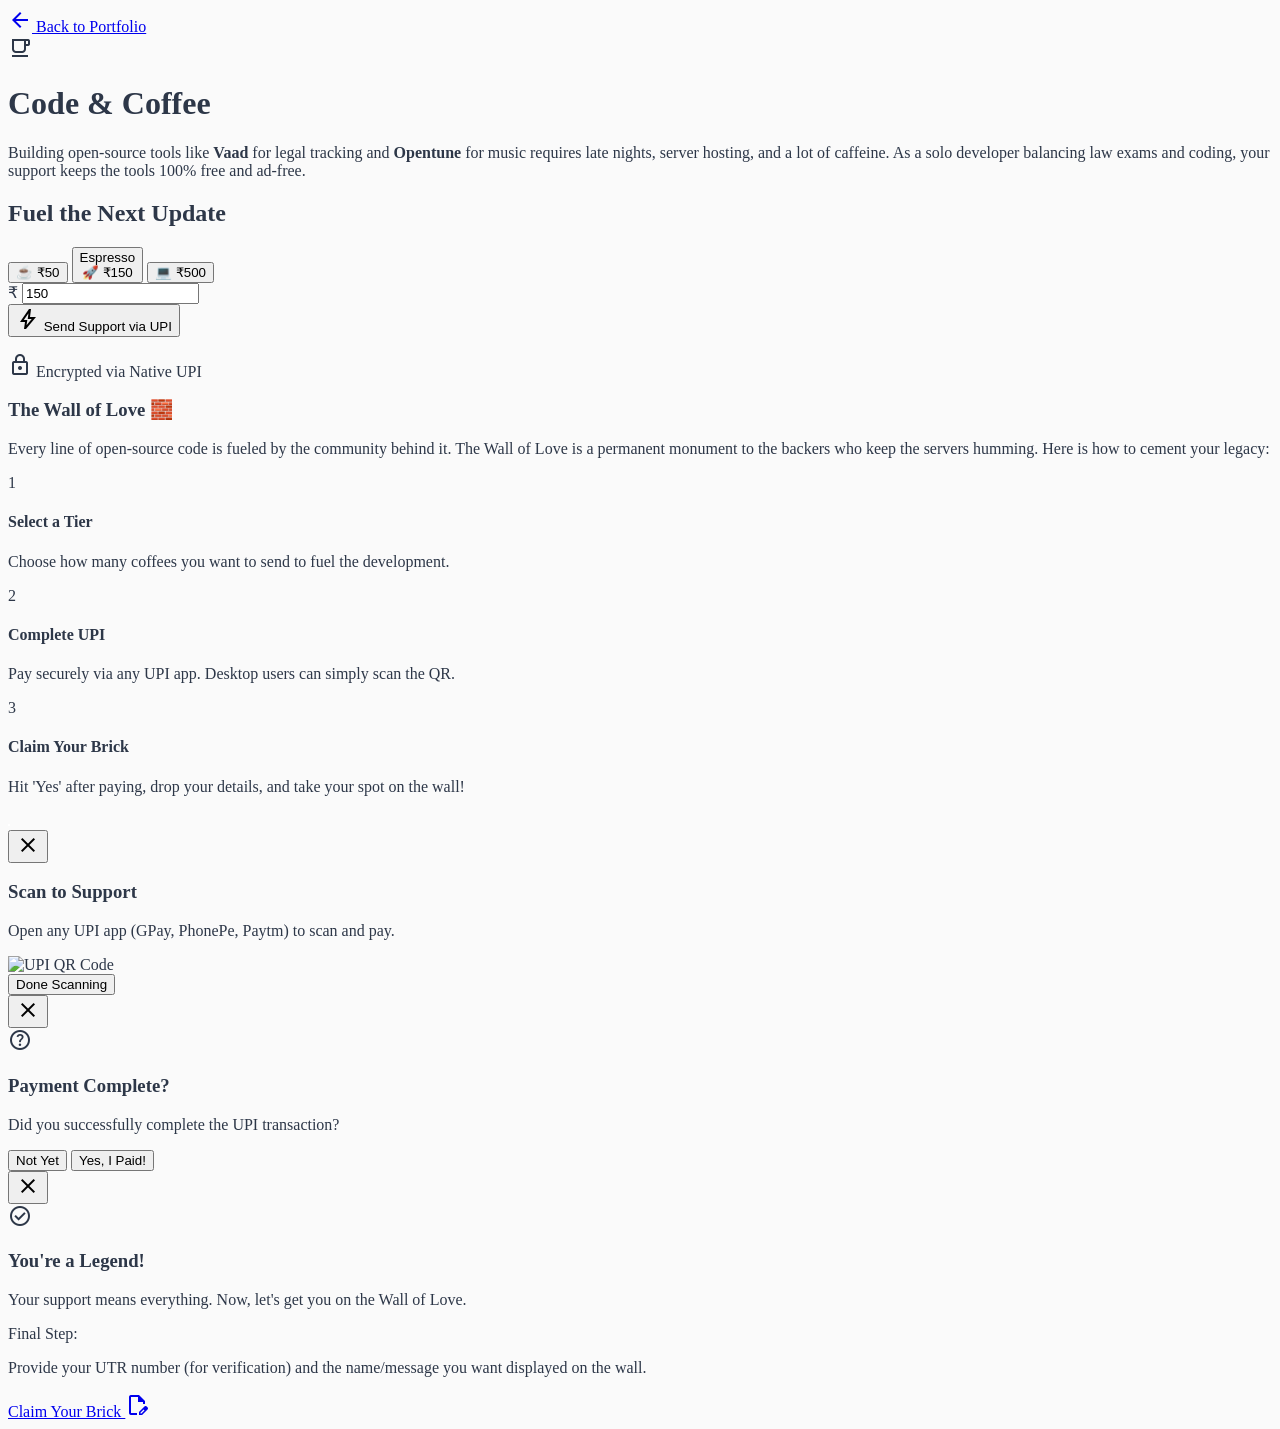
==== support.html @ 6a75b823 "Update support.html" ====
<!DOCTYPE html>
<html lang="en">
<head>
    <meta charset="UTF-8">
    <meta name="viewport" content="width=device-width, initial-scale=1.0">
    <title>Support Gaurav | Code & Coffee India</title>
    <script src="https://cdn.tailwindcss.com"></script>
    <link href="https://fonts.googleapis.com/css2?family=Outfit:wght@300;400;600;800&display=swap" rel="stylesheet">
    <link href="https://fonts.googleapis.com/css2?family=Material+Symbols+Outlined:opsz,wght,FILL,GRAD@20..48,100..700,0..1,-50..200" rel="stylesheet" />

    <script>
        tailwind.config = {
            theme: {
                extend: {
                    fontFamily: { sans: ['Outfit', 'sans-serif'] },
                    colors: {
                        coffeeLight: '#F5E6D3',
                        coffeeMedium: '#C19A6B',
                        coffeeDark: '#4A3018',
                        accentBrand: '#FF5A5F'
                    },
                    animation: {
                        'scroll-left': 'scrollLeft 30s linear infinite',
                    },
                    keyframes: {
                        scrollLeft: {
                            '0%': { transform: 'translateX(0)' },
                            '100%': { transform: 'translateX(-50%)' },
                        }
                    }
                }
            }
        }
    </script>
    <style>
        body { background-color: #FAFAFA; color: #2D3748; }
        .glass-card { background: rgba(255, 255, 255, 0.9); backdrop-filter: blur(10px); border: 1px solid rgba(255, 255, 255, 0.2); }
        .hide-scrollbar::-webkit-scrollbar { display: none; }
        .hide-scrollbar { -ms-overflow-style: none; scrollbar-width: none; }
        .marquee-container { overflow: hidden; white-space: nowrap; width: 100%; position: relative; }
        .marquee-content { display: inline-flex; gap: 1.5rem; padding-right: 1.5rem; }
    </style>
</head>
<body class="antialiased min-h-screen flex flex-col items-center pt-6 pb-24 px-4 overflow-x-hidden">

    <nav class="w-full max-w-4xl flex justify-between items-center mb-8">
        <a href="/" class="flex items-center gap-2 text-gray-500 hover:text-coffeeDark font-medium transition-colors">
            <span class="material-symbols-outlined">arrow_back</span>
            Back to Portfolio
        </a>
    </nav>

    <header class="max-w-3xl w-full text-center mb-10">
        <div class="inline-flex items-center justify-center w-20 h-20 rounded-full bg-coffeeLight text-coffeeDark mb-6 shadow-lg border border-coffeeMedium/30">
            <span class="material-symbols-outlined text-4xl">local_cafe</span>
        </div>
        <h1 class="text-4xl md:text-6xl font-extrabold mb-4 text-coffeeDark tracking-tight">Code & Coffee</h1>
        <p class="text-lg text-gray-600 leading-relaxed max-w-2xl mx-auto font-medium">
            Building open-source tools like <strong>Vaad</strong> for legal tracking and <strong>Opentune</strong> for music requires late nights, server hosting, and a lot of caffeine. As a solo developer balancing law exams and coding, your support keeps the tools 100% free and ad-free.
        </p>
    </header>

    <main class="max-w-md w-full bg-white shadow-2xl rounded-[32px] p-8 mb-16 border border-gray-100 relative z-10">
        <h2 class="text-2xl font-bold mb-6 text-center text-coffeeDark">Fuel the Next Update</h2>
        
        <div class="grid grid-cols-3 gap-3 mb-6">
            <button onclick="setAmount(50, this)" class="tier-btn border-2 border-gray-200 hover:border-coffeeMedium rounded-2xl py-4 font-bold transition flex flex-col items-center">
                <span class="text-2xl mb-1">☕</span> ₹50
            </button>
            <button onclick="setAmount(150, this)" class="tier-btn border-2 border-coffeeMedium bg-coffeeLight/30 text-coffeeDark rounded-2xl py-4 font-bold transition flex flex-col items-center relative">
                <div class="absolute -top-3 bg-accentBrand text-white text-[10px] font-bold px-3 py-1 rounded-full uppercase tracking-wider shadow-md">Espresso</div>
                <span class="text-2xl mb-1">🚀</span> ₹150
            </button>
            <button onclick="setAmount(500, this)" class="tier-btn border-2 border-gray-200 hover:border-coffeeMedium rounded-2xl py-4 font-bold transition flex flex-col items-center">
                <span class="text-2xl mb-1">💻</span> ₹500
            </button>
        </div>

        <div class="relative mb-8">
            <span class="absolute left-5 top-3.5 text-gray-400 font-bold text-xl">₹</span>
            <input type="number" id="customAmount" value="150" class="w-full bg-gray-50 border-2 border-gray-100 focus:border-coffeeMedium outline-none px-10 py-4 rounded-xl text-xl font-bold transition text-coffeeDark" placeholder="Custom Amount">
        </div>

        <button onclick="processPayment()" class="w-full bg-coffeeDark hover:bg-[#321f0f] text-white font-bold py-4 rounded-xl flex justify-center items-center gap-2 transition-transform transform hover:-translate-y-1 shadow-[0_10px_20px_rgba(74,48,24,0.2)] text-lg">
            <span class="material-symbols-outlined">bolt</span>
            Send Support via UPI
        </button>
        <p class="text-xs text-center text-gray-400 mt-4 font-medium flex items-center justify-center gap-1">
            <span class="material-symbols-outlined text-[14px]">lock</span> Encrypted via Native UPI 
        </p>
    </main>

    <section class="max-w-3xl w-full text-center mb-10 px-4">
        <h3 class="text-3xl font-bold text-coffeeDark mb-4">The Wall of Love 🧱</h3>
        <p class="text-gray-600 mb-6">Every line of open-source code is fueled by the community behind it. The Wall of Love is a permanent monument to the backers who keep the servers humming. Here is how to cement your legacy:</p>
        
        <div class="grid grid-cols-1 md:grid-cols-3 gap-6 text-left max-w-2xl mx-auto">
            <div class="bg-white p-5 rounded-2xl shadow-sm border border-gray-100">
                <div class="w-8 h-8 rounded-full bg-coffeeLight text-coffeeDark flex items-center justify-center font-bold mb-3">1</div>
                <h4 class="font-bold text-gray-800">Select a Tier</h4>
                <p class="text-xs text-gray-500 mt-1">Choose how many coffees you want to send to fuel the development.</p>
            </div>
            <div class="bg-white p-5 rounded-2xl shadow-sm border border-gray-100">
                <div class="w-8 h-8 rounded-full bg-coffeeLight text-coffeeDark flex items-center justify-center font-bold mb-3">2</div>
                <h4 class="font-bold text-gray-800">Complete UPI</h4>
                <p class="text-xs text-gray-500 mt-1">Pay securely via any UPI app. Desktop users can simply scan the QR.</p>
            </div>
            <div class="bg-white p-5 rounded-2xl shadow-sm border border-gray-100">
                <div class="w-8 h-8 rounded-full bg-coffeeLight text-coffeeDark flex items-center justify-center font-bold mb-3">3</div>
                <h4 class="font-bold text-gray-800">Claim Your Brick</h4>
                <p class="text-xs text-gray-500 mt-1">Hit 'Yes' after paying, drop your details, and take your spot on the wall!</p>
            </div>
        </div>
    </section>

    <section class="w-full max-w-[100vw] mb-12 mt-12">
        <div class="marquee-container py-4">
            <div id="marqueeContentContainer" class="marquee-content animate-scroll-left">
                <div class="flex gap-6 pl-6 opacity-50">
                    <div class="glass-card shadow-sm rounded-2xl p-4 flex items-center gap-4 w-[300px] flex-shrink-0 border border-gray-200">
                        <div class="w-14 h-14 rounded-full bg-gray-200 animate-pulse"></div>
                        <div class="flex-1 space-y-2">
                            <div class="h-4 bg-gray-200 rounded animate-pulse w-3/4"></div>
                            <div class="h-3 bg-gray-200 rounded animate-pulse w-full"></div>
                        </div>
                    </div>
                </div>
            </div>
        </div>
    </section>

    <div id="desktopModal" class="fixed inset-0 bg-black/60 backdrop-blur-sm z-50 hidden flex items-center justify-center px-4">
        <div class="bg-white rounded-3xl p-8 max-w-sm w-full text-center shadow-2xl relative">
            <button onclick="closeModals()" class="absolute top-4 right-4 text-gray-400 hover:text-gray-800">
                <span class="material-symbols-outlined">close</span>
            </button>
            <h3 class="text-2xl font-bold text-coffeeDark mb-2">Scan to Support</h3>
            <p class="text-sm text-gray-500 mb-6">Open any UPI app (GPay, PhonePe, Paytm) to scan and pay.</p>
            
            <div class="bg-gray-50 p-4 rounded-2xl border border-gray-200 inline-block mb-6">
                <img id="qrCodeImage" src="" alt="UPI QR Code" class="w-48 h-48 mx-auto mix-blend-multiply">
            </div>
            
            <button onclick="showConfirmationStep()" class="w-full bg-coffeeMedium hover:bg-coffeeDark text-white font-bold py-3 rounded-xl transition">
                Done Scanning
            </button>
        </div>
    </div>

    <div id="confirmationModal" class="fixed inset-0 bg-black/60 backdrop-blur-sm z-50 hidden flex items-center justify-center px-4">
        <div class="bg-white rounded-3xl p-8 max-w-sm w-full text-center shadow-2xl relative">
            <button onclick="closeModals()" class="absolute top-4 right-4 text-gray-400 hover:text-gray-800">
                <span class="material-symbols-outlined">close</span>
            </button>
            <div class="w-16 h-16 bg-blue-50 text-blue-500 rounded-full flex items-center justify-center mx-auto mb-4">
                <span class="material-symbols-outlined text-3xl">help_outline</span>
            </div>
            <h3 class="text-2xl font-bold text-coffeeDark mb-2">Payment Complete?</h3>
            <p class="text-gray-600 mb-6 text-sm">Did you successfully complete the UPI transaction?</p>
            
            <div class="flex gap-3">
                <button onclick="closeModals()" class="flex-1 bg-gray-100 hover:bg-gray-200 text-gray-700 font-bold py-3 rounded-xl transition">
                    Not Yet
                </button>
                <button onclick="triggerVerificationStep()" class="flex-1 bg-green-500 hover:bg-green-600 text-white font-bold py-3 rounded-xl transition shadow-lg">
                    Yes, I Paid!
                </button>
            </div>
        </div>
    </div>

    <div id="verificationModal" class="fixed inset-0 bg-black/60 backdrop-blur-sm z-50 hidden flex items-center justify-center px-4">
        <div class="bg-white rounded-3xl p-8 max-w-md w-full text-center shadow-2xl relative">
            <button onclick="closeModals()" class="absolute top-4 right-4 text-gray-400 hover:text-gray-800">
                <span class="material-symbols-outlined">close</span>
            </button>
            <div class="w-16 h-16 bg-green-100 text-green-500 rounded-full flex items-center justify-center mx-auto mb-4 shadow-inner">
                <span class="material-symbols-outlined text-3xl">check_circle</span>
            </div>
            <h3 class="text-3xl font-bold text-coffeeDark mb-2">You're a Legend!</h3>
            <p class="text-gray-600 mb-6">Your support means everything. Now, let's get you on the Wall of Love.</p>
            
            <div class="bg-coffeeLight/20 p-5 rounded-2xl border border-coffeeMedium/20 mb-6 text-left">
                <p class="text-sm text-gray-700 font-bold mb-2">Final Step:</p>
                <p class="text-sm text-gray-600">Provide your UTR number (for verification) and the name/message you want displayed on the wall.</p>
            </div>
            
            <a href="https://forms.gle/7XbQynseoybTtQaF9" target="_blank" onclick="closeModals()" class="inline-flex justify-center items-center w-full bg-accentBrand hover:bg-[#ff3b41] text-white font-bold py-4 rounded-xl transition shadow-lg text-lg">
                Claim Your Brick
                <span class="material-symbols-outlined ml-2">edit_document</span>
            </a>
        </div>
    </div>

    <script>
        // --- 1. PAYMENT ROUTING ENGINE ---
        const UPI_ID = "7339992788@upi"; 
        const PAYEE_NAME = "Code And Coffee"; 

        function setAmount(amt, btnElement) {
            document.getElementById('customAmount').value = amt;
            document.querySelectorAll('.tier-btn').forEach(btn => {
                btn.classList.remove('border-coffeeMedium', 'bg-coffeeLight/30', 'text-coffeeDark');
                btn.classList.add('border-gray-200');
            });
            btnElement.classList.add('border-coffeeMedium', 'bg-coffeeLight/30', 'text-coffeeDark');
            btnElement.classList.remove('border-gray-200');
        }

        function processPayment() {
            const amount = document.getElementById('customAmount').value;
            if(!amount || amount < 10) {
                alert("Please enter a valid amount (Minimum ₹10).");
                return;
            }

            const upiString = `upi://pay?pa=${UPI_ID}&pn=${encodeURIComponent(PAYEE_NAME)}&cu=INR&am=${amount}&tn=CodeAndCoffee%20Support`;
            const isMobile = /Android|webOS|iPhone|iPad|iPod|BlackBerry|IEMobile|Opera Mini/i.test(navigator.userAgent);

            if (isMobile) {
                window.location.href = upiString;
                // Wait briefly, then show the "Did you pay?" prompt
                setTimeout(() => { showConfirmationStep(); }, 3500); 
            } else {
                const qrApiUrl = `https://api.qrserver.com/v1/create-qr-code/?size=250x250&data=${encodeURIComponent(upiString)}`;
                document.getElementById('qrCodeImage').src = qrApiUrl;
                document.getElementById('desktopModal').classList.remove('hidden');
            }
        }

        function showConfirmationStep() {
            closeModals();
            document.getElementById('confirmationModal').classList.remove('hidden');
        }

        function triggerVerificationStep() {
            closeModals();
            document.getElementById('verificationModal').classList.remove('hidden');
        }

        function closeModals() {
            document.getElementById('desktopModal').classList.add('hidden');
            document.getElementById('confirmationModal').classList.add('hidden');
            document.getElementById('verificationModal').classList.add('hidden');
        }

        // --- 2. GOOGLE SHEETS AUTOMATION ENGINE ---
        
        // YOUR LIVE PUBLIC CSV LINK
        const CSV_URL = 'https://docs.google.com/spreadsheets/d/e/2PACX-1vRNQ3glMmT2CjxSu_hcy-XV-dTel4ed_CTjbtssg-5HsP9bb6i3G1NjHcmegkuVPMIUyN_d4j6f_tlz/pub?output=csv'; 

        async function loadWallOfLove() {
            // These default cards will ALWAYS show up first
            let htmlContent = `
                <div class="glass-card shadow-sm rounded-2xl p-4 flex items-center gap-4 w-[300px] flex-shrink-0 border border-gray-200">
                    <img src="https://api.dicebear.com/7.x/avataaars/svg?seed=Rahul" class="w-14 h-14 rounded-full bg-coffeeLight p-1" alt="Avatar">
                    <div class="flex-1 whitespace-normal">
                        <h4 class="font-bold text-coffeeDark leading-tight">Rahul Singh</h4>
                        <p class="text-xs text-gray-500 mt-0.5 italic">"Vaad is a lifesaver, keep it up!"</p>
                    </div>
                </div>
                <div class="glass-card shadow-sm rounded-2xl p-4 flex items-center gap-4 w-[300px] flex-shrink-0 border border-gray-200">
                    <img src="https://api.dicebear.com/7.x/avataaars/svg?seed=Priya" class="w-14 h-14 rounded-full bg-coffeeLight p-1" alt="Avatar">
                    <div class="flex-1 whitespace-normal">
                        <h4 class="font-bold text-coffeeDark leading-tight">Priya M.</h4>
                        <p class="text-xs text-gray-500 mt-0.5 italic">"Coffee for the Opentune dev! ☕"</p>
                    </div>
                </div>
                <div class="glass-card shadow-sm rounded-2xl p-4 flex items-center gap-4 w-[300px] flex-shrink-0 border border-accentBrand/20 bg-red-50/30">
                    <div class="w-14 h-14 rounded-full bg-accentBrand text-white flex items-center justify-center text-xl font-bold shadow-inner">✨</div>
                    <div class="flex-1 whitespace-normal">
                        <h4 class="font-bold text-coffeeDark leading-tight">Your Name Here</h4>
                        <p class="text-xs text-gray-500 mt-0.5 font-medium">Claim your spot on the wall!</p>
                    </div>
                </div>
            `;

            try {
                // Fetch the Google Sheets CSV with a cache buster
                const response = await fetch(CSV_URL + '&v=' + new Date().getTime());
                if (response.ok) {
                    const data = await response.text();
                    const rows = data.split('\n').map(row => {
                        const matches = row.match(/(\s*"[^"]+"\s*|\s*[^,]+|,)(?=,|$)/g);
                        if (!matches) return [];
                        return matches.map(m => m.replace(/^,/, '').replace(/(^"|"$)/g, '').trim());
                    });
                    
                    if (rows.length >= 2) {
                        const headers = rows[0].map(h => h.toLowerCase());
                        const nameIndex = headers.findIndex(h => h.includes('name') || h.includes('display'));
                        const msgIndex = headers.findIndex(h => h.includes('message'));
                        const verifiedIndex = headers.findIndex(h => h.includes('verified')); 

                        for (let i = 1; i < rows.length; i++) {
                            const row = rows[i];
                            if (!row || row.length < 2) continue;

                            const name = row[nameIndex] ? row[nameIndex] : 'Anonymous';
                            const message = row[msgIndex] ? row[msgIndex] : 'Fueling the code! ☕';
                            const verified = verifiedIndex > -1 && row[verifiedIndex] ? row[verifiedIndex].toUpperCase() : '';

                            // Append real backers right after the default ones
                            if (verified === 'YES' && name) {
                                const avatarUrl = `https://api.dicebear.com/7.x/avataaars/svg?seed=${encodeURIComponent(name)}`;
                                htmlContent += `
                                <div class="glass-card shadow-sm rounded-2xl p-4 flex items-center gap-4 w-[300px] flex-shrink-0 border border-gray-200 transition-transform hover:scale-105">
                                    <img src="${avatarUrl}" class="w-14 h-14 rounded-full bg-coffeeLight p-1" alt="Avatar">
                                    <div class="flex-1 whitespace-normal">
                                        <h4 class="font-bold text-coffeeDark leading-tight">${name}</h4>
                                        <p class="text-xs text-gray-500 mt-0.5 italic">"${message}"</p>
                                    </div>
                                </div>
                                `;
                            }
                        }
                    }
                }
            } catch (error) {
                console.error("Error fetching live backers:", error);
            }

            // Always render the final compiled list (Defaults + Real Backers)
            renderMarquee(htmlContent);
        }

        function renderMarquee(content) {
            const marqueeContainer = document.getElementById('marqueeContentContainer');
            marqueeContainer.innerHTML = `
                <div class="flex gap-6 pl-6">${content}</div>
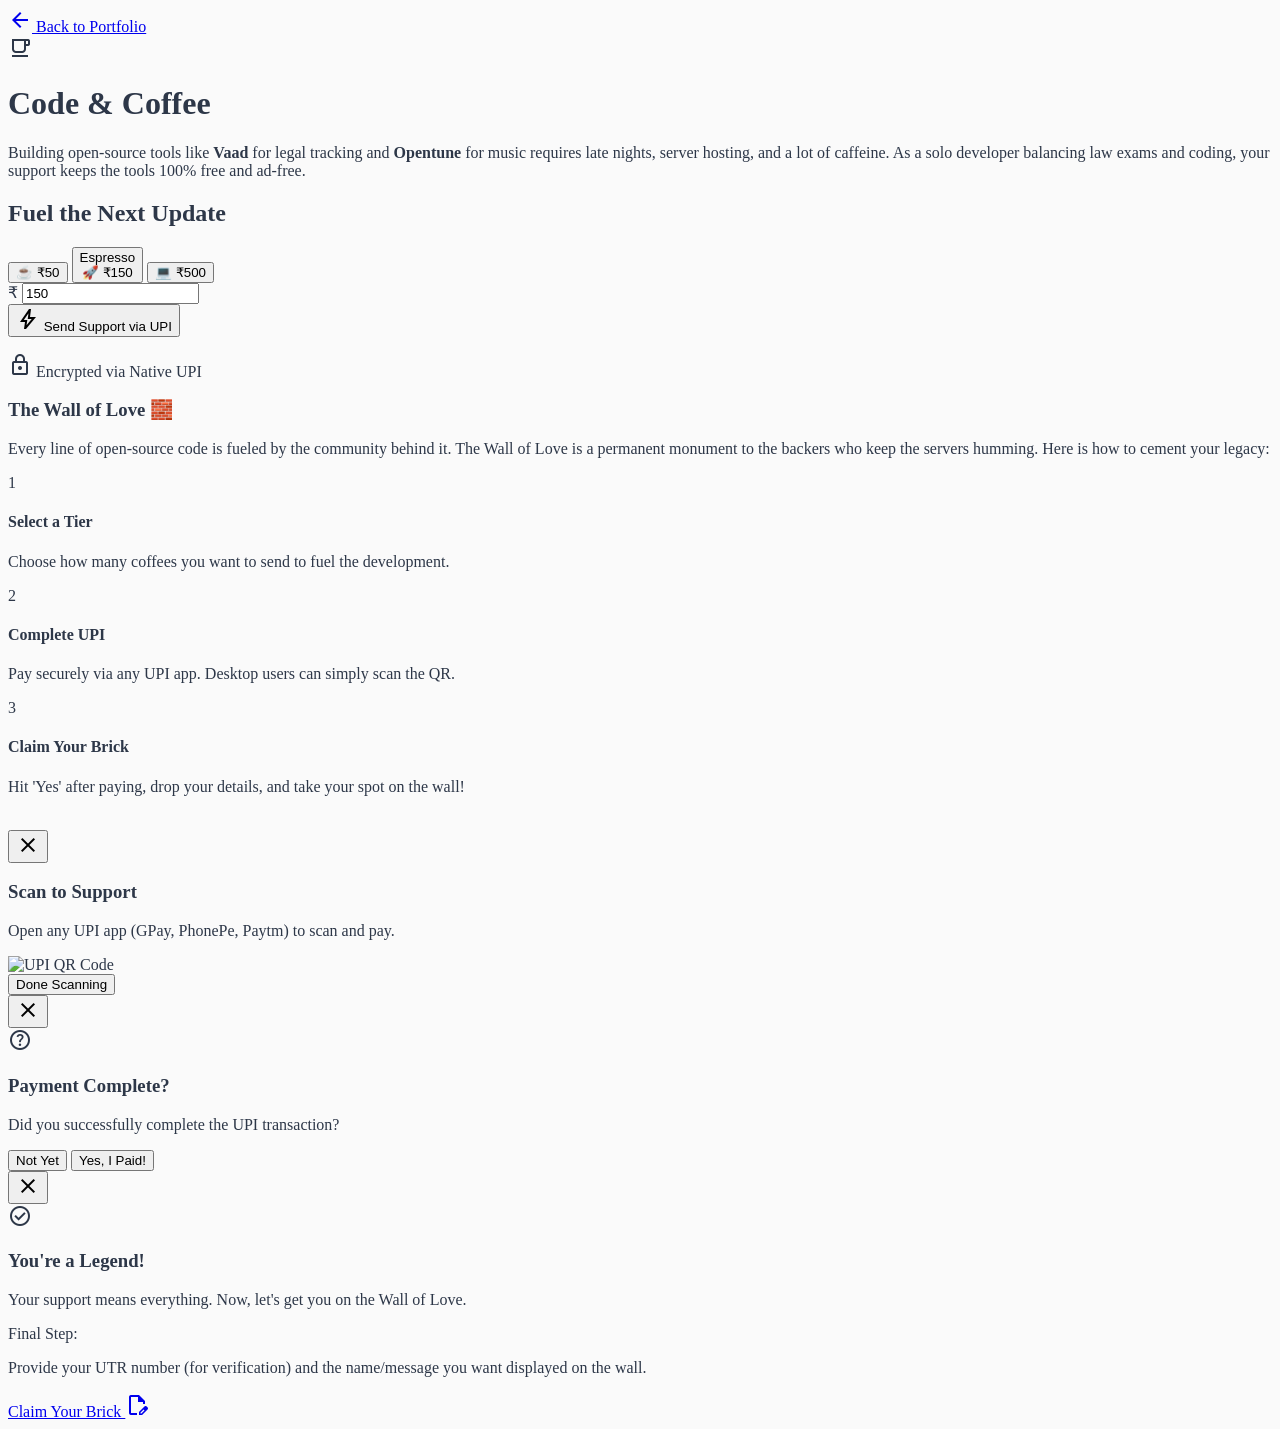
==== commit 937def9a: "Update support.html" ====
--- a/support.html
+++ b/support.html
@@ -116,16 +116,7 @@
     <section class="w-full max-w-[100vw] mb-12 mt-12">
         <div class="marquee-container py-4">
             <div id="marqueeContentContainer" class="marquee-content animate-scroll-left">
-                <div class="flex gap-6 pl-6 opacity-50">
-                    <div class="glass-card shadow-sm rounded-2xl p-4 flex items-center gap-4 w-[300px] flex-shrink-0 border border-gray-200">
-                        <div class="w-14 h-14 rounded-full bg-gray-200 animate-pulse"></div>
-                        <div class="flex-1 space-y-2">
-                            <div class="h-4 bg-gray-200 rounded animate-pulse w-3/4"></div>
-                            <div class="h-3 bg-gray-200 rounded animate-pulse w-full"></div>
-                        </div>
-                    </div>
                 </div>
-            </div>
         </div>
     </section>
 
@@ -219,7 +210,6 @@
 
             if (isMobile) {
                 window.location.href = upiString;
-                // Wait briefly, then show the "Did you pay?" prompt
                 setTimeout(() => { showConfirmationStep(); }, 3500); 
             } else {
                 const qrApiUrl = `https://api.qrserver.com/v1/create-qr-code/?size=250x250&data=${encodeURIComponent(upiString)}`;
@@ -249,83 +239,111 @@
         // YOUR LIVE PUBLIC CSV LINK
         const CSV_URL = 'https://docs.google.com/spreadsheets/d/e/2PACX-1vRNQ3glMmT2CjxSu_hcy-XV-dTel4ed_CTjbtssg-5HsP9bb6i3G1NjHcmegkuVPMIUyN_d4j6f_tlz/pub?output=csv'; 
 
-        async function loadWallOfLove() {
-            // These default cards will ALWAYS show up first
-            let htmlContent = `
-                <div class="glass-card shadow-sm rounded-2xl p-4 flex items-center gap-4 w-[300px] flex-shrink-0 border border-gray-200">
-                    <img src="https://api.dicebear.com/7.x/avataaars/svg?seed=Rahul" class="w-14 h-14 rounded-full bg-coffeeLight p-1" alt="Avatar">
-                    <div class="flex-1 whitespace-normal">
-                        <h4 class="font-bold text-coffeeDark leading-tight">Rahul Singh</h4>
-                        <p class="text-xs text-gray-500 mt-0.5 italic">"Vaad is a lifesaver, keep it up!"</p>
-                    </div>
+        // The default cards that MUST show up instantly
+        const DEFAULT_CARDS = `
+            <div class="glass-card shadow-sm rounded-2xl p-4 flex items-center gap-4 w-[300px] flex-shrink-0 border border-gray-200">
+                <img src="https://api.dicebear.com/7.x/avataaars/svg?seed=Rahul" class="w-14 h-14 rounded-full bg-coffeeLight p-1" alt="Avatar">
+                <div class="flex-1 whitespace-normal">
+                    <h4 class="font-bold text-coffeeDark leading-tight">Rahul Singh</h4>
+                    <p class="text-xs text-gray-500 mt-0.5 italic">"Vaad is a lifesaver, keep it up!"</p>
                 </div>
-                <div class="glass-card shadow-sm rounded-2xl p-4 flex items-center gap-4 w-[300px] flex-shrink-0 border border-gray-200">
-                    <img src="https://api.dicebear.com/7.x/avataaars/svg?seed=Priya" class="w-14 h-14 rounded-full bg-coffeeLight p-1" alt="Avatar">
-                    <div class="flex-1 whitespace-normal">
-                        <h4 class="font-bold text-coffeeDark leading-tight">Priya M.</h4>
-                        <p class="text-xs text-gray-500 mt-0.5 italic">"Coffee for the Opentune dev! ☕"</p>
-                    </div>
+            </div>
+            <div class="glass-card shadow-sm rounded-2xl p-4 flex items-center gap-4 w-[300px] flex-shrink-0 border border-gray-200">
+                <img src="https://api.dicebear.com/7.x/avataaars/svg?seed=Priya" class="w-14 h-14 rounded-full bg-coffeeLight p-1" alt="Avatar">
+                <div class="flex-1 whitespace-normal">
+                    <h4 class="font-bold text-coffeeDark leading-tight">Priya M.</h4>
+                    <p class="text-xs text-gray-500 mt-0.5 italic">"Coffee for the Opentune dev! ☕"</p>
                 </div>
-                <div class="glass-card shadow-sm rounded-2xl p-4 flex items-center gap-4 w-[300px] flex-shrink-0 border border-accentBrand/20 bg-red-50/30">
-                    <div class="w-14 h-14 rounded-full bg-accentBrand text-white flex items-center justify-center text-xl font-bold shadow-inner">✨</div>
-                    <div class="flex-1 whitespace-normal">
-                        <h4 class="font-bold text-coffeeDark leading-tight">Your Name Here</h4>
-                        <p class="text-xs text-gray-500 mt-0.5 font-medium">Claim your spot on the wall!</p>
-                    </div>
+            </div>
+            <div class="glass-card shadow-sm rounded-2xl p-4 flex items-center gap-4 w-[300px] flex-shrink-0 border border-accentBrand/20 bg-red-50/30">
+                <div class="w-14 h-14 rounded-full bg-accentBrand text-white flex items-center justify-center text-xl font-bold shadow-inner">✨</div>
+                <div class="flex-1 whitespace-normal">
+                    <h4 class="font-bold text-coffeeDark leading-tight">Your Name Here</h4>
+                    <p class="text-xs text-gray-500 mt-0.5 font-medium">Claim your spot on the wall!</p>
                 </div>
+            </div>
+        `;
+
+        // Function to actually draw the cards on the screen
+        function renderWall(extraCards = '') {
+            const container = document.getElementById('marqueeContentContainer');
+            if (!container) return;
+            const fullContent = DEFAULT_CARDS + extraCards;
+            container.innerHTML = `
+                <div class="flex gap-6 pl-6">${fullContent}</div>
+                <div class="flex gap-6 pl-6">${fullContent}</div>
             `;
+        }
+
+        // A rock-solid CSV parser that won't freeze the browser
+        function parseCSVRow(str) {
+            let arr = [];
+            let quote = false;
+            let col = '';
+            for (let i = 0; i < str.length; i++) {
+                let cc = str[i], nc = str[i+1];
+                if (cc === '"' && quote && nc === '"') { col += cc; i++; continue; }
+                if (cc === '"') { quote = !quote; continue; }
+                if (cc === ',' && !quote) { arr.push(col); col = ''; continue; }
+                col += cc;
+            }
+            arr.push(col);
+            return arr;
+        }
+
+        async function loadLiveBackers() {
+            // 1. INSTANTLY render defaults so the user NEVER sees a blank screen
+            renderWall('');
 
             try {
-                // Fetch the Google Sheets CSV with a cache buster
-                const response = await fetch(CSV_URL + '&v=' + new Date().getTime());
-                if (response.ok) {
-                    const data = await response.text();
-                    const rows = data.split('\n').map(row => {
-                        const matches = row.match(/(\s*"[^"]+"\s*|\s*[^,]+|,)(?=,|$)/g);
-                        if (!matches) return [];
-                        return matches.map(m => m.replace(/^,/, '').replace(/(^"|"$)/g, '').trim());
-                    });
+                // 2. Fetch the live data in the background
+                const url = CSV_URL + '&v=' + new Date().getTime();
+                const response = await fetch(url);
+                if (!response.ok) return;
+
+                const text = await response.text();
+                const lines = text.split('\n').filter(line => line.trim().length > 0);
+                
+                if (lines.length < 2) return; // Only headers, no data yet
+
+                const headers = parseCSVRow(lines[0]).map(h => h.toLowerCase().trim());
+                const nameIdx = headers.findIndex(h => h.includes('name') || h.includes('display'));
+                const msgIdx = headers.findIndex(h => h.includes('message'));
+                const verIdx = headers.findIndex(h => h.includes('verified'));
+
+                let extraCards = '';
+
+                // Read the rows
+                for (let i = 1; i < lines.length; i++) {
+                    const row = parseCSVRow(lines[i]);
                     
-                    if (rows.length >= 2) {
-                        const headers = rows[0].map(h => h.toLowerCase());
-                        const nameIndex = headers.findIndex(h => h.includes('name') || h.includes('display'));
-                        const msgIndex = headers.findIndex(h => h.includes('message'));
-                        const verifiedIndex = headers.findIndex(h => h.includes('verified')); 
-
-                        for (let i = 1; i < rows.length; i++) {
-                            const row = rows[i];
-                            if (!row || row.length < 2) continue;
-
-                            const name = row[nameIndex] ? row[nameIndex] : 'Anonymous';
-                            const message = row[msgIndex] ? row[msgIndex] : 'Fueling the code! ☕';
-                            const verified = verifiedIndex > -1 && row[verifiedIndex] ? row[verifiedIndex].toUpperCase() : '';
-
-                            // Append real backers right after the default ones
-                            if (verified === 'YES' && name) {
-                                const avatarUrl = `https://api.dicebear.com/7.x/avataaars/svg?seed=${encodeURIComponent(name)}`;
-                                htmlContent += `
-                                <div class="glass-card shadow-sm rounded-2xl p-4 flex items-center gap-4 w-[300px] flex-shrink-0 border border-gray-200 transition-transform hover:scale-105">
-                                    <img src="${avatarUrl}" class="w-14 h-14 rounded-full bg-coffeeLight p-1" alt="Avatar">
-                                    <div class="flex-1 whitespace-normal">
-                                        <h4 class="font-bold text-coffeeDark leading-tight">${name}</h4>
-                                        <p class="text-xs text-gray-500 mt-0.5 italic">"${message}"</p>
-                                    </div>
-                                </div>
-                                `;
-                            }
-                        }
+                    const name = nameIdx > -1 && row[nameIdx] ? row[nameIdx].trim() : 'Anonymous';
+                    const message = msgIdx > -1 && row[msgIdx] ? row[msgIdx].trim() : 'Fueling the code! ☕';
+                    const verified = verIdx > -1 && row[verIdx] ? row[verIdx].trim().toUpperCase() : '';
+
+                    if (verified === 'YES' && name) {
+                        const avatarUrl = `https://api.dicebear.com/7.x/avataaars/svg?seed=${encodeURIComponent(name)}`;
+                        extraCards += `
+                        <div class="glass-card shadow-sm rounded-2xl p-4 flex items-center gap-4 w-[300px] flex-shrink-0 border border-gray-200 transition-transform hover:scale-105">
+                            <img src="${avatarUrl}" class="w-14 h-14 rounded-full bg-coffeeLight p-1" alt="Avatar">
+                            <div class="flex-1 whitespace-normal">
+                                <h4 class="font-bold text-coffeeDark leading-tight">${name}</h4>
+                                <p class="text-xs text-gray-500 mt-0.5 italic">"${message}"</p>
+                            </div>
+                        </div>
+                        `;
                     }
                 }
+
+                // 3. If we found real verified backers, update the wall to include them!
+                if (extraCards.length > 0) {
+                    renderWall(extraCards);
+                }
+
             } catch (error) {
-                console.error("Error fetching live backers:", error);
-            }
-
-            // Always render the final compiled list (Defaults + Real Backers)
-            renderMarquee(htmlContent);
-        }
-
-        function renderMarquee(content) {
-            const marqueeContainer = document.getElementById('marqueeContentContainer');
-            marqueeContainer.innerHTML = `
-                <div class="flex gap-6 pl-6">${content}</div>
-  
+                console.error('Could not load live CSV, but default cards are safe:', error);
+            }
+        }
+
+        // Fire the function the second the page loads
+        window.addEventListener('DOMContentLoaded'
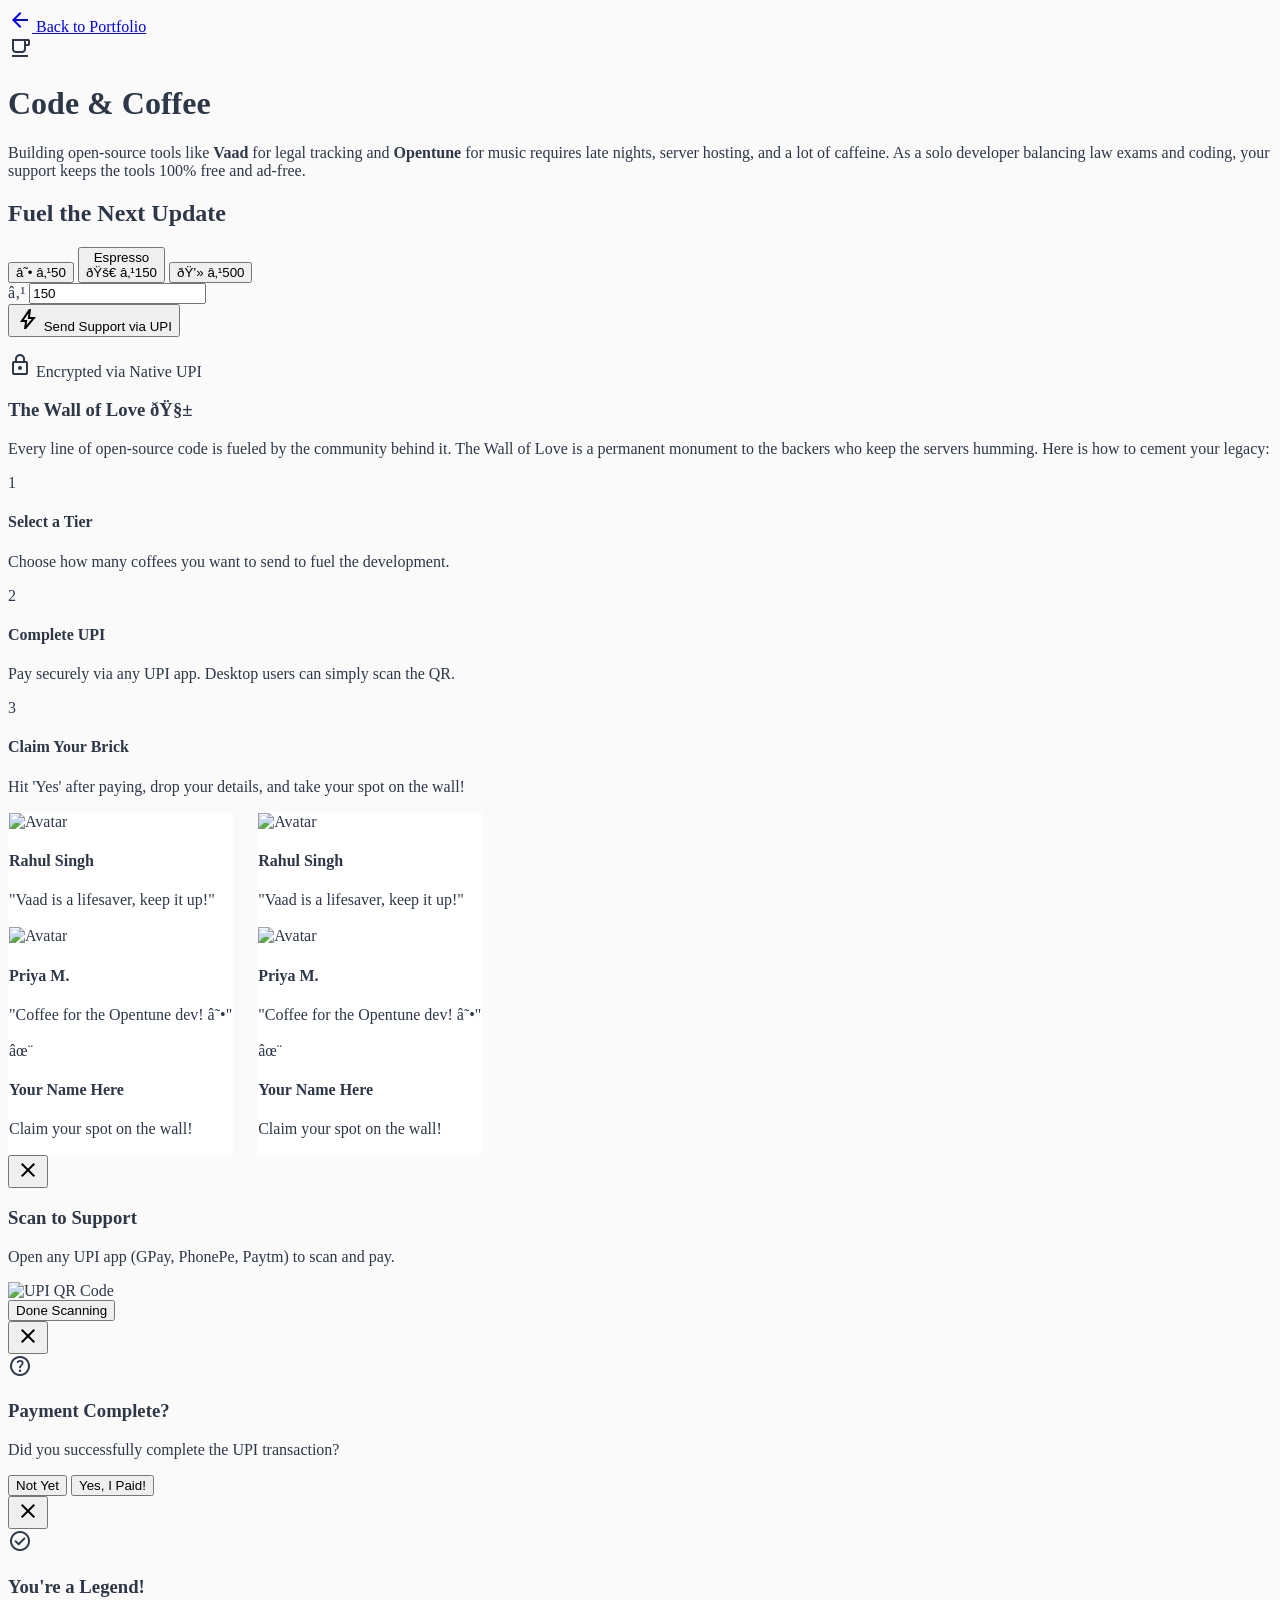
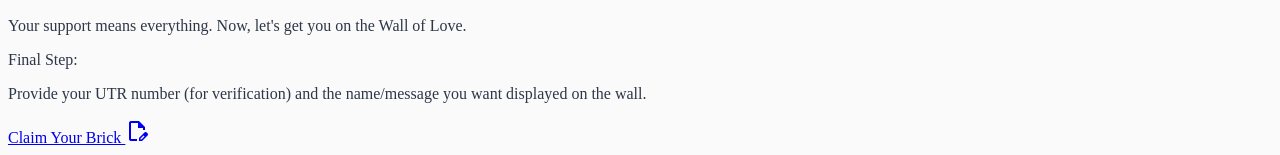
==== commit b17c6e7e: "Update support.html" ====
--- a/support.html
+++ b/support.html
@@ -35,8 +35,6 @@
     <style>
         body { background-color: #FAFAFA; color: #2D3748; }
         .glass-card { background: rgba(255, 255, 255, 0.9); backdrop-filter: blur(10px); border: 1px solid rgba(255, 255, 255, 0.2); }
-        .hide-scrollbar::-webkit-scrollbar { display: none; }
-        .hide-scrollbar { -ms-overflow-style: none; scrollbar-width: none; }
         .marquee-container { overflow: hidden; white-space: nowrap; width: 100%; position: relative; }
         .marquee-content { display: inline-flex; gap: 1.5rem; padding-right: 1.5rem; }
     </style>
@@ -65,19 +63,19 @@
         
         <div class="grid grid-cols-3 gap-3 mb-6">
             <button onclick="setAmount(50, this)" class="tier-btn border-2 border-gray-200 hover:border-coffeeMedium rounded-2xl py-4 font-bold transition flex flex-col items-center">
-                <span class="text-2xl mb-1">☕</span> ₹50
+                <span class="text-2xl mb-1">â˜•</span> â‚¹50
             </button>
             <button onclick="setAmount(150, this)" class="tier-btn border-2 border-coffeeMedium bg-coffeeLight/30 text-coffeeDark rounded-2xl py-4 font-bold transition flex flex-col items-center relative">
                 <div class="absolute -top-3 bg-accentBrand text-white text-[10px] font-bold px-3 py-1 rounded-full uppercase tracking-wider shadow-md">Espresso</div>
-                <span class="text-2xl mb-1">🚀</span> ₹150
+                <span class="text-2xl mb-1">ðŸš€</span> â‚¹150
             </button>
             <button onclick="setAmount(500, this)" class="tier-btn border-2 border-gray-200 hover:border-coffeeMedium rounded-2xl py-4 font-bold transition flex flex-col items-center">
-                <span class="text-2xl mb-1">💻</span> ₹500
+                <span class="text-2xl mb-1">ðŸ’»</span> â‚¹500
             </button>
         </div>
 
         <div class="relative mb-8">
-            <span class="absolute left-5 top-3.5 text-gray-400 font-bold text-xl">₹</span>
+            <span class="absolute left-5 top-3.5 text-gray-400 font-bold text-xl">â‚¹</span>
             <input type="number" id="customAmount" value="150" class="w-full bg-gray-50 border-2 border-gray-100 focus:border-coffeeMedium outline-none px-10 py-4 rounded-xl text-xl font-bold transition text-coffeeDark" placeholder="Custom Amount">
         </div>
 
@@ -91,7 +89,7 @@
     </main>
 
     <section class="max-w-3xl w-full text-center mb-10 px-4">
-        <h3 class="text-3xl font-bold text-coffeeDark mb-4">The Wall of Love 🧱</h3>
+        <h3 class="text-3xl font-bold text-coffeeDark mb-4">The Wall of Love ðŸ§±</h3>
         <p class="text-gray-600 mb-6">Every line of open-source code is fueled by the community behind it. The Wall of Love is a permanent monument to the backers who keep the servers humming. Here is how to cement your legacy:</p>
         
         <div class="grid grid-cols-1 md:grid-cols-3 gap-6 text-left max-w-2xl mx-auto">
@@ -113,10 +111,56 @@
         </div>
     </section>
 
-    <section class="w-full max-w-[100vw] mb-12 mt-12">
+    <section class="w-full max-w-[100vw] mb-12 mt-8">
         <div class="marquee-container py-4">
-            <div id="marqueeContentContainer" class="marquee-content animate-scroll-left">
+            <div class="marquee-content animate-scroll-left">
+                <div class="flex gap-6">
+                    <div class="glass-card shadow-sm rounded-2xl p-4 flex items-center gap-4 w-[300px] flex-shrink-0 border border-gray-200">
+                        <img src="https://api.dicebear.com/7.x/avataaars/svg?seed=Rahul" class="w-14 h-14 rounded-full bg-coffeeLight p-1" alt="Avatar">
+                        <div class="flex-1 whitespace-normal">
+                            <h4 class="font-bold text-coffeeDark leading-tight">Rahul Singh</h4>
+                            <p class="text-xs text-gray-500 mt-0.5 italic">"Vaad is a lifesaver, keep it up!"</p>
+                        </div>
+                    </div>
+                    <div class="glass-card shadow-sm rounded-2xl p-4 flex items-center gap-4 w-[300px] flex-shrink-0 border border-gray-200">
+                        <img src="https://api.dicebear.com/7.x/avataaars/svg?seed=Priya" class="w-14 h-14 rounded-full bg-coffeeLight p-1" alt="Avatar">
+                        <div class="flex-1 whitespace-normal">
+                            <h4 class="font-bold text-coffeeDark leading-tight">Priya M.</h4>
+                            <p class="text-xs text-gray-500 mt-0.5 italic">"Coffee for the Opentune dev! â˜•"</p>
+                        </div>
+                    </div>
+                    <div class="glass-card shadow-sm rounded-2xl p-4 flex items-center gap-4 w-[300px] flex-shrink-0 border border-accentBrand/20 bg-red-50/30">
+                        <div class="w-14 h-14 rounded-full bg-accentBrand text-white flex items-center justify-center text-xl font-bold shadow-inner">âœ¨</div>
+                        <div class="flex-1 whitespace-normal">
+                            <h4 class="font-bold text-coffeeDark leading-tight">Your Name Here</h4>
+                            <p class="text-xs text-gray-500 mt-0.5 font-medium">Claim your spot on the wall!</p>
+                        </div>
+                    </div>
                 </div>
+                <div class="flex gap-6 pl-6">
+                    <div class="glass-card shadow-sm rounded-2xl p-4 flex items-center gap-4 w-[300px] flex-shrink-0 border border-gray-200">
+                        <img src="https://api.dicebear.com/7.x/avataaars/svg?seed=Rahul" class="w-14 h-14 rounded-full bg-coffeeLight p-1" alt="Avatar">
+                        <div class="flex-1 whitespace-normal">
+                            <h4 class="font-bold text-coffeeDark leading-tight">Rahul Singh</h4>
+                            <p class="text-xs text-gray-500 mt-0.5 italic">"Vaad is a lifesaver, keep it up!"</p>
+                        </div>
+                    </div>
+                    <div class="glass-card shadow-sm rounded-2xl p-4 flex items-center gap-4 w-[300px] flex-shrink-0 border border-gray-200">
+                        <img src="https://api.dicebear.com/7.x/avataaars/svg?seed=Priya" class="w-14 h-14 rounded-full bg-coffeeLight p-1" alt="Avatar">
+                        <div class="flex-1 whitespace-normal">
+                            <h4 class="font-bold text-coffeeDark leading-tight">Priya M.</h4>
+                            <p class="text-xs text-gray-500 mt-0.5 italic">"Coffee for the Opentune dev! â˜•"</p>
+                        </div>
+                    </div>
+                    <div class="glass-card shadow-sm rounded-2xl p-4 flex items-center gap-4 w-[300px] flex-shrink-0 border border-accentBrand/20 bg-red-50/30">
+                        <div class="w-14 h-14 rounded-full bg-accentBrand text-white flex items-center justify-center text-xl font-bold shadow-inner">âœ¨</div>
+                        <div class="flex-1 whitespace-normal">
+                            <h4 class="font-bold text-coffeeDark leading-tight">Your Name Here</h4>
+                            <p class="text-xs text-gray-500 mt-0.5 font-medium">Claim your spot on the wall!</p>
+                        </div>
+                    </div>
+                </div>
+            </div>
         </div>
     </section>
 
@@ -184,16 +228,18 @@
     </div>
 
     <script>
-        // --- 1. PAYMENT ROUTING ENGINE ---
+        // LIVE CONFIGURATION
         const UPI_ID = "7339992788@upi"; 
         const PAYEE_NAME = "Code And Coffee"; 
 
         function setAmount(amt, btnElement) {
             document.getElementById('customAmount').value = amt;
+            
             document.querySelectorAll('.tier-btn').forEach(btn => {
                 btn.classList.remove('border-coffeeMedium', 'bg-coffeeLight/30', 'text-coffeeDark');
                 btn.classList.add('border-gray-200');
             });
+            
             btnElement.classList.add('border-coffeeMedium', 'bg-coffeeLight/30', 'text-coffeeDark');
             btnElement.classList.remove('border-gray-200');
         }
@@ -201,7 +247,7 @@
         function processPayment() {
             const amount = document.getElementById('customAmount').value;
             if(!amount || amount < 10) {
-                alert("Please enter a valid amount (Minimum ₹10).");
+                alert("Please enter a valid amount (Minimum â‚¹10).");
                 return;
             }
 
@@ -209,9 +255,13 @@
             const isMobile = /Android|webOS|iPhone|iPad|iPod|BlackBerry|IEMobile|Opera Mini/i.test(navigator.userAgent);
 
             if (isMobile) {
+                // Mobile: Open App, wait, then ask if they paid
                 window.location.href = upiString;
-                setTimeout(() => { showConfirmationStep(); }, 3500); 
+                setTimeout(() => {
+                    showConfirmationStep();
+                }, 3000); // Gives them time to switch back from GPay
             } else {
+                // Desktop: Show QR Code
                 const qrApiUrl = `https://api.qrserver.com/v1/create-qr-code/?size=250x250&data=${encodeURIComponent(upiString)}`;
                 document.getElementById('qrCodeImage').src = qrApiUrl;
                 document.getElementById('desktopModal').classList.remove('hidden');
@@ -233,117 +283,6 @@
             document.getElementById('confirmationModal').classList.add('hidden');
             document.getElementById('verificationModal').classList.add('hidden');
         }
-
-        // --- 2. GOOGLE SHEETS AUTOMATION ENGINE ---
-        
-        // YOUR LIVE PUBLIC CSV LINK
-        const CSV_URL = 'https://docs.google.com/spreadsheets/d/e/2PACX-1vRNQ3glMmT2CjxSu_hcy-XV-dTel4ed_CTjbtssg-5HsP9bb6i3G1NjHcmegkuVPMIUyN_d4j6f_tlz/pub?output=csv'; 
-
-        // The default cards that MUST show up instantly
-        const DEFAULT_CARDS = `
-            <div class="glass-card shadow-sm rounded-2xl p-4 flex items-center gap-4 w-[300px] flex-shrink-0 border border-gray-200">
-                <img src="https://api.dicebear.com/7.x/avataaars/svg?seed=Rahul" class="w-14 h-14 rounded-full bg-coffeeLight p-1" alt="Avatar">
-                <div class="flex-1 whitespace-normal">
-                    <h4 class="font-bold text-coffeeDark leading-tight">Rahul Singh</h4>
-                    <p class="text-xs text-gray-500 mt-0.5 italic">"Vaad is a lifesaver, keep it up!"</p>
-                </div>
-            </div>
-            <div class="glass-card shadow-sm rounded-2xl p-4 flex items-center gap-4 w-[300px] flex-shrink-0 border border-gray-200">
-                <img src="https://api.dicebear.com/7.x/avataaars/svg?seed=Priya" class="w-14 h-14 rounded-full bg-coffeeLight p-1" alt="Avatar">
-                <div class="flex-1 whitespace-normal">
-                    <h4 class="font-bold text-coffeeDark leading-tight">Priya M.</h4>
-                    <p class="text-xs text-gray-500 mt-0.5 italic">"Coffee for the Opentune dev! ☕"</p>
-                </div>
-            </div>
-            <div class="glass-card shadow-sm rounded-2xl p-4 flex items-center gap-4 w-[300px] flex-shrink-0 border border-accentBrand/20 bg-red-50/30">
-                <div class="w-14 h-14 rounded-full bg-accentBrand text-white flex items-center justify-center text-xl font-bold shadow-inner">✨</div>
-                <div class="flex-1 whitespace-normal">
-                    <h4 class="font-bold text-coffeeDark leading-tight">Your Name Here</h4>
-                    <p class="text-xs text-gray-500 mt-0.5 font-medium">Claim your spot on the wall!</p>
-                </div>
-            </div>
-        `;
-
-        // Function to actually draw the cards on the screen
-        function renderWall(extraCards = '') {
-            const container = document.getElementById('marqueeContentContainer');
-            if (!container) return;
-            const fullContent = DEFAULT_CARDS + extraCards;
-            container.innerHTML = `
-                <div class="flex gap-6 pl-6">${fullContent}</div>
-                <div class="flex gap-6 pl-6">${fullContent}</div>
-            `;
-        }
-
-        // A rock-solid CSV parser that won't freeze the browser
-        function parseCSVRow(str) {
-            let arr = [];
-            let quote = false;
-            let col = '';
-            for (let i = 0; i < str.length; i++) {
-                let cc = str[i], nc = str[i+1];
-                if (cc === '"' && quote && nc === '"') { col += cc; i++; continue; }
-                if (cc === '"') { quote = !quote; continue; }
-                if (cc === ',' && !quote) { arr.push(col); col = ''; continue; }
-                col += cc;
-            }
-            arr.push(col);
-            return arr;
-        }
-
-        async function loadLiveBackers() {
-            // 1. INSTANTLY render defaults so the user NEVER sees a blank screen
-            renderWall('');
-
-            try {
-                // 2. Fetch the live data in the background
-                const url = CSV_URL + '&v=' + new Date().getTime();
-                const response = await fetch(url);
-                if (!response.ok) return;
-
-                const text = await response.text();
-                const lines = text.split('\n').filter(line => line.trim().length > 0);
-                
-                if (lines.length < 2) return; // Only headers, no data yet
-
-                const headers = parseCSVRow(lines[0]).map(h => h.toLowerCase().trim());
-                const nameIdx = headers.findIndex(h => h.includes('name') || h.includes('display'));
-                const msgIdx = headers.findIndex(h => h.includes('message'));
-                const verIdx = headers.findIndex(h => h.includes('verified'));
-
-                let extraCards = '';
-
-                // Read the rows
-                for (let i = 1; i < lines.length; i++) {
-                    const row = parseCSVRow(lines[i]);
-                    
-                    const name = nameIdx > -1 && row[nameIdx] ? row[nameIdx].trim() : 'Anonymous';
-                    const message = msgIdx > -1 && row[msgIdx] ? row[msgIdx].trim() : 'Fueling the code! ☕';
-                    const verified = verIdx > -1 && row[verIdx] ? row[verIdx].trim().toUpperCase() : '';
-
-                    if (verified === 'YES' && name) {
-                        const avatarUrl = `https://api.dicebear.com/7.x/avataaars/svg?seed=${encodeURIComponent(name)}`;
-                        extraCards += `
-                        <div class="glass-card shadow-sm rounded-2xl p-4 flex items-center gap-4 w-[300px] flex-shrink-0 border border-gray-200 transition-transform hover:scale-105">
-                            <img src="${avatarUrl}" class="w-14 h-14 rounded-full bg-coffeeLight p-1" alt="Avatar">
-                            <div class="flex-1 whitespace-normal">
-                                <h4 class="font-bold text-coffeeDark leading-tight">${name}</h4>
-                                <p class="text-xs text-gray-500 mt-0.5 italic">"${message}"</p>
-                            </div>
-                        </div>
-                        `;
-                    }
-                }
-
-                // 3. If we found real verified backers, update the wall to include them!
-                if (extraCards.length > 0) {
-                    renderWall(extraCards);
-                }
-
-            } catch (error) {
-                console.error('Could not load live CSV, but default cards are safe:', error);
-            }
-        }
-
-        // Fire the function the second the page loads
-        window.addEventListener('DOMContentLoaded'
+    </script>
+</body>
+</html>
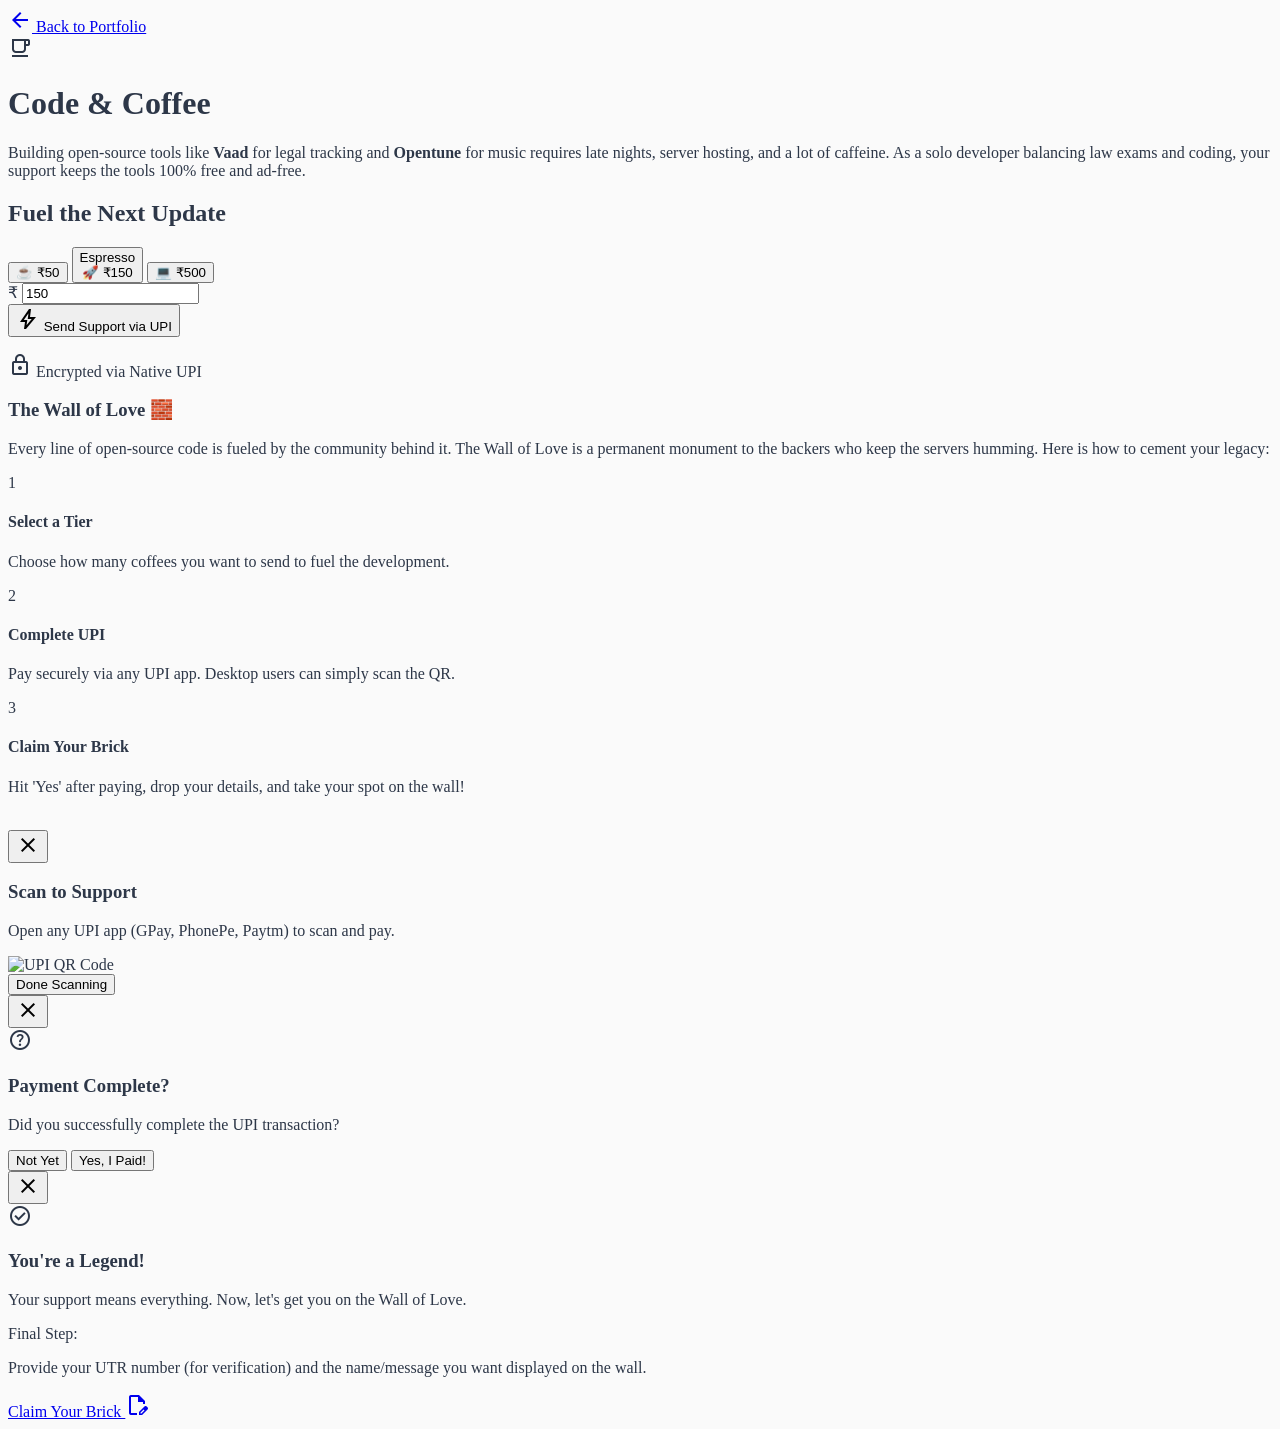
==== commit 977884fa: "Update support.html" ====
--- a/support.html
+++ b/support.html
@@ -35,6 +35,8 @@
     <style>
         body { background-color: #FAFAFA; color: #2D3748; }
         .glass-card { background: rgba(255, 255, 255, 0.9); backdrop-filter: blur(10px); border: 1px solid rgba(255, 255, 255, 0.2); }
+        .hide-scrollbar::-webkit-scrollbar { display: none; }
+        .hide-scrollbar { -ms-overflow-style: none; scrollbar-width: none; }
         .marquee-container { overflow: hidden; white-space: nowrap; width: 100%; position: relative; }
         .marquee-content { display: inline-flex; gap: 1.5rem; padding-right: 1.5rem; }
     </style>
@@ -63,19 +65,19 @@
         
         <div class="grid grid-cols-3 gap-3 mb-6">
             <button onclick="setAmount(50, this)" class="tier-btn border-2 border-gray-200 hover:border-coffeeMedium rounded-2xl py-4 font-bold transition flex flex-col items-center">
-                <span class="text-2xl mb-1">â˜•</span> â‚¹50
+                <span class="text-2xl mb-1">☕</span> ₹50
             </button>
             <button onclick="setAmount(150, this)" class="tier-btn border-2 border-coffeeMedium bg-coffeeLight/30 text-coffeeDark rounded-2xl py-4 font-bold transition flex flex-col items-center relative">
                 <div class="absolute -top-3 bg-accentBrand text-white text-[10px] font-bold px-3 py-1 rounded-full uppercase tracking-wider shadow-md">Espresso</div>
-                <span class="text-2xl mb-1">ðŸš€</span> â‚¹150
+                <span class="text-2xl mb-1">🚀</span> ₹150
             </button>
             <button onclick="setAmount(500, this)" class="tier-btn border-2 border-gray-200 hover:border-coffeeMedium rounded-2xl py-4 font-bold transition flex flex-col items-center">
-                <span class="text-2xl mb-1">ðŸ’»</span> â‚¹500
+                <span class="text-2xl mb-1">💻</span> ₹500
             </button>
         </div>
 
         <div class="relative mb-8">
-            <span class="absolute left-5 top-3.5 text-gray-400 font-bold text-xl">â‚¹</span>
+            <span class="absolute left-5 top-3.5 text-gray-400 font-bold text-xl">₹</span>
             <input type="number" id="customAmount" value="150" class="w-full bg-gray-50 border-2 border-gray-100 focus:border-coffeeMedium outline-none px-10 py-4 rounded-xl text-xl font-bold transition text-coffeeDark" placeholder="Custom Amount">
         </div>
 
@@ -89,7 +91,7 @@
     </main>
 
     <section class="max-w-3xl w-full text-center mb-10 px-4">
-        <h3 class="text-3xl font-bold text-coffeeDark mb-4">The Wall of Love ðŸ§±</h3>
+        <h3 class="text-3xl font-bold text-coffeeDark mb-4">The Wall of Love 🧱</h3>
         <p class="text-gray-600 mb-6">Every line of open-source code is fueled by the community behind it. The Wall of Love is a permanent monument to the backers who keep the servers humming. Here is how to cement your legacy:</p>
         
         <div class="grid grid-cols-1 md:grid-cols-3 gap-6 text-left max-w-2xl mx-auto">
@@ -111,56 +113,10 @@
         </div>
     </section>
 
-    <section class="w-full max-w-[100vw] mb-12 mt-8">
+    <section class="w-full max-w-[100vw] mb-12 mt-12">
         <div class="marquee-container py-4">
-            <div class="marquee-content animate-scroll-left">
-                <div class="flex gap-6">
-                    <div class="glass-card shadow-sm rounded-2xl p-4 flex items-center gap-4 w-[300px] flex-shrink-0 border border-gray-200">
-                        <img src="https://api.dicebear.com/7.x/avataaars/svg?seed=Rahul" class="w-14 h-14 rounded-full bg-coffeeLight p-1" alt="Avatar">
-                        <div class="flex-1 whitespace-normal">
-                            <h4 class="font-bold text-coffeeDark leading-tight">Rahul Singh</h4>
-                            <p class="text-xs text-gray-500 mt-0.5 italic">"Vaad is a lifesaver, keep it up!"</p>
-                        </div>
-                    </div>
-                    <div class="glass-card shadow-sm rounded-2xl p-4 flex items-center gap-4 w-[300px] flex-shrink-0 border border-gray-200">
-                        <img src="https://api.dicebear.com/7.x/avataaars/svg?seed=Priya" class="w-14 h-14 rounded-full bg-coffeeLight p-1" alt="Avatar">
-                        <div class="flex-1 whitespace-normal">
-                            <h4 class="font-bold text-coffeeDark leading-tight">Priya M.</h4>
-                            <p class="text-xs text-gray-500 mt-0.5 italic">"Coffee for the Opentune dev! â˜•"</p>
-                        </div>
-                    </div>
-                    <div class="glass-card shadow-sm rounded-2xl p-4 flex items-center gap-4 w-[300px] flex-shrink-0 border border-accentBrand/20 bg-red-50/30">
-                        <div class="w-14 h-14 rounded-full bg-accentBrand text-white flex items-center justify-center text-xl font-bold shadow-inner">âœ¨</div>
-                        <div class="flex-1 whitespace-normal">
-                            <h4 class="font-bold text-coffeeDark leading-tight">Your Name Here</h4>
-                            <p class="text-xs text-gray-500 mt-0.5 font-medium">Claim your spot on the wall!</p>
-                        </div>
-                    </div>
+            <div id="marqueeContentContainer" class="marquee-content animate-scroll-left">
                 </div>
-                <div class="flex gap-6 pl-6">
-                    <div class="glass-card shadow-sm rounded-2xl p-4 flex items-center gap-4 w-[300px] flex-shrink-0 border border-gray-200">
-                        <img src="https://api.dicebear.com/7.x/avataaars/svg?seed=Rahul" class="w-14 h-14 rounded-full bg-coffeeLight p-1" alt="Avatar">
-                        <div class="flex-1 whitespace-normal">
-                            <h4 class="font-bold text-coffeeDark leading-tight">Rahul Singh</h4>
-                            <p class="text-xs text-gray-500 mt-0.5 italic">"Vaad is a lifesaver, keep it up!"</p>
-                        </div>
-                    </div>
-                    <div class="glass-card shadow-sm rounded-2xl p-4 flex items-center gap-4 w-[300px] flex-shrink-0 border border-gray-200">
-                        <img src="https://api.dicebear.com/7.x/avataaars/svg?seed=Priya" class="w-14 h-14 rounded-full bg-coffeeLight p-1" alt="Avatar">
-                        <div class="flex-1 whitespace-normal">
-                            <h4 class="font-bold text-coffeeDark leading-tight">Priya M.</h4>
-                            <p class="text-xs text-gray-500 mt-0.5 italic">"Coffee for the Opentune dev! â˜•"</p>
-                        </div>
-                    </div>
-                    <div class="glass-card shadow-sm rounded-2xl p-4 flex items-center gap-4 w-[300px] flex-shrink-0 border border-accentBrand/20 bg-red-50/30">
-                        <div class="w-14 h-14 rounded-full bg-accentBrand text-white flex items-center justify-center text-xl font-bold shadow-inner">âœ¨</div>
-                        <div class="flex-1 whitespace-normal">
-                            <h4 class="font-bold text-coffeeDark leading-tight">Your Name Here</h4>
-                            <p class="text-xs text-gray-500 mt-0.5 font-medium">Claim your spot on the wall!</p>
-                        </div>
-                    </div>
-                </div>
-            </div>
         </div>
     </section>
 
@@ -228,18 +184,16 @@
     </div>
 
     <script>
-        // LIVE CONFIGURATION
+        // --- 1. PAYMENT ROUTING ENGINE ---
         const UPI_ID = "7339992788@upi"; 
         const PAYEE_NAME = "Code And Coffee"; 
 
         function setAmount(amt, btnElement) {
             document.getElementById('customAmount').value = amt;
-            
             document.querySelectorAll('.tier-btn').forEach(btn => {
                 btn.classList.remove('border-coffeeMedium', 'bg-coffeeLight/30', 'text-coffeeDark');
                 btn.classList.add('border-gray-200');
             });
-            
             btnElement.classList.add('border-coffeeMedium', 'bg-coffeeLight/30', 'text-coffeeDark');
             btnElement.classList.remove('border-gray-200');
         }
@@ -247,7 +201,7 @@
         function processPayment() {
             const amount = document.getElementById('customAmount').value;
             if(!amount || amount < 10) {
-                alert("Please enter a valid amount (Minimum â‚¹10).");
+                alert("Please enter a valid amount (Minimum ₹10).");
                 return;
             }
 
@@ -255,13 +209,9 @@
             const isMobile = /Android|webOS|iPhone|iPad|iPod|BlackBerry|IEMobile|Opera Mini/i.test(navigator.userAgent);
 
             if (isMobile) {
-                // Mobile: Open App, wait, then ask if they paid
                 window.location.href = upiString;
-                setTimeout(() => {
-                    showConfirmationStep();
-                }, 3000); // Gives them time to switch back from GPay
+                setTimeout(() => { showConfirmationStep(); }, 3500); 
             } else {
-                // Desktop: Show QR Code
                 const qrApiUrl = `https://api.qrserver.com/v1/create-qr-code/?size=250x250&data=${encodeURIComponent(upiString)}`;
                 document.getElementById('qrCodeImage').src = qrApiUrl;
                 document.getElementById('desktopModal').classList.remove('hidden');
@@ -283,6 +233,117 @@
             document.getElementById('confirmationModal').classList.add('hidden');
             document.getElementById('verificationModal').classList.add('hidden');
         }
-    </script>
-</body>
-</html>
+
+        // --- 2. GOOGLE SHEETS AUTOMATION ENGINE ---
+        
+        // YOUR LIVE PUBLIC CSV LINK
+        const CSV_URL = 'https://docs.google.com/spreadsheets/d/e/2PACX-1vRNQ3glMmT2CjxSu_hcy-XV-dTel4ed_CTjbtssg-5HsP9bb6i3G1NjHcmegkuVPMIUyN_d4j6f_tlz/pub?output=csv'; 
+
+        // The default cards that MUST show up instantly
+        const DEFAULT_CARDS = `
+            <div class="glass-card shadow-sm rounded-2xl p-4 flex items-center gap-4 w-[300px] flex-shrink-0 border border-gray-200">
+                <img src="https://api.dicebear.com/7.x/avataaars/svg?seed=Rahul" class="w-14 h-14 rounded-full bg-coffeeLight p-1" alt="Avatar">
+                <div class="flex-1 whitespace-normal">
+                    <h4 class="font-bold text-coffeeDark leading-tight">Rahul Singh</h4>
+                    <p class="text-xs text-gray-500 mt-0.5 italic">"Vaad is a lifesaver, keep it up!"</p>
+                </div>
+            </div>
+            <div class="glass-card shadow-sm rounded-2xl p-4 flex items-center gap-4 w-[300px] flex-shrink-0 border border-gray-200">
+                <img src="https://api.dicebear.com/7.x/avataaars/svg?seed=Priya" class="w-14 h-14 rounded-full bg-coffeeLight p-1" alt="Avatar">
+                <div class="flex-1 whitespace-normal">
+                    <h4 class="font-bold text-coffeeDark leading-tight">Priya M.</h4>
+                    <p class="text-xs text-gray-500 mt-0.5 italic">"Coffee for the Opentune dev! ☕"</p>
+                </div>
+            </div>
+            <div class="glass-card shadow-sm rounded-2xl p-4 flex items-center gap-4 w-[300px] flex-shrink-0 border border-accentBrand/20 bg-red-50/30">
+                <div class="w-14 h-14 rounded-full bg-accentBrand text-white flex items-center justify-center text-xl font-bold shadow-inner">✨</div>
+                <div class="flex-1 whitespace-normal">
+                    <h4 class="font-bold text-coffeeDark leading-tight">Your Name Here</h4>
+                    <p class="text-xs text-gray-500 mt-0.5 font-medium">Claim your spot on the wall!</p>
+                </div>
+            </div>
+        `;
+
+        // Function to actually draw the cards on the screen
+        function renderWall(extraCards = '') {
+            const container = document.getElementById('marqueeContentContainer');
+            if (!container) return;
+            const fullContent = DEFAULT_CARDS + extraCards;
+            container.innerHTML = `
+                <div class="flex gap-6 pl-6">${fullContent}</div>
+                <div class="flex gap-6 pl-6">${fullContent}</div>
+            `;
+        }
+
+        // A rock-solid CSV parser that won't freeze the browser
+        function parseCSVRow(str) {
+            let arr = [];
+            let quote = false;
+            let col = '';
+            for (let i = 0; i < str.length; i++) {
+                let cc = str[i], nc = str[i+1];
+                if (cc === '"' && quote && nc === '"') { col += cc; i++; continue; }
+                if (cc === '"') { quote = !quote; continue; }
+                if (cc === ',' && !quote) { arr.push(col); col = ''; continue; }
+                col += cc;
+            }
+            arr.push(col);
+            return arr;
+        }
+
+        async function loadLiveBackers() {
+            // 1. INSTANTLY render defaults so the user NEVER sees a blank screen
+            renderWall('');
+
+            try {
+                // 2. Fetch the live data in the background
+                const url = CSV_URL + '&v=' + new Date().getTime();
+                const response = await fetch(url);
+                if (!response.ok) return;
+
+                const text = await response.text();
+                const lines = text.split('\n').filter(line => line.trim().length > 0);
+                
+                if (lines.length < 2) return; // Only headers, no data yet
+
+                const headers = parseCSVRow(lines[0]).map(h => h.toLowerCase().trim());
+                const nameIdx = headers.findIndex(h => h.includes('name') || h.includes('display'));
+                const msgIdx = headers.findIndex(h => h.includes('message'));
+                const verIdx = headers.findIndex(h => h.includes('verified'));
+
+                let extraCards = '';
+
+                // Read the rows
+                for (let i = 1; i < lines.length; i++) {
+                    const row = parseCSVRow(lines[i]);
+                    
+                    const name = nameIdx > -1 && row[nameIdx] ? row[nameIdx].trim() : 'Anonymous';
+                    const message = msgIdx > -1 && row[msgIdx] ? row[msgIdx].trim() : 'Fueling the code! ☕';
+                    const verified = verIdx > -1 && row[verIdx] ? row[verIdx].trim().toUpperCase() : '';
+
+                    if (verified === 'YES' && name) {
+                        const avatarUrl = `https://api.dicebear.com/7.x/avataaars/svg?seed=${encodeURIComponent(name)}`;
+                        extraCards += `
+                        <div class="glass-card shadow-sm rounded-2xl p-4 flex items-center gap-4 w-[300px] flex-shrink-0 border border-gray-200 transition-transform hover:scale-105">
+                            <img src="${avatarUrl}" class="w-14 h-14 rounded-full bg-coffeeLight p-1" alt="Avatar">
+                            <div class="flex-1 whitespace-normal">
+                                <h4 class="font-bold text-coffeeDark leading-tight">${name}</h4>
+                                <p class="text-xs text-gray-500 mt-0.5 italic">"${message}"</p>
+                            </div>
+                        </div>
+                        `;
+                    }
+                }
+
+                // 3. If we found real verified backers, update the wall to include them!
+                if (extraCards.length > 0) {
+                    renderWall(extraCards);
+                }
+
+            } catch (error) {
+                console.error('Could not load live CSV, but default cards are safe:', error);
+            }
+        }
+
+        // Fire the function the second the page loads
+        window.addEventListener('DOMContentLoaded'
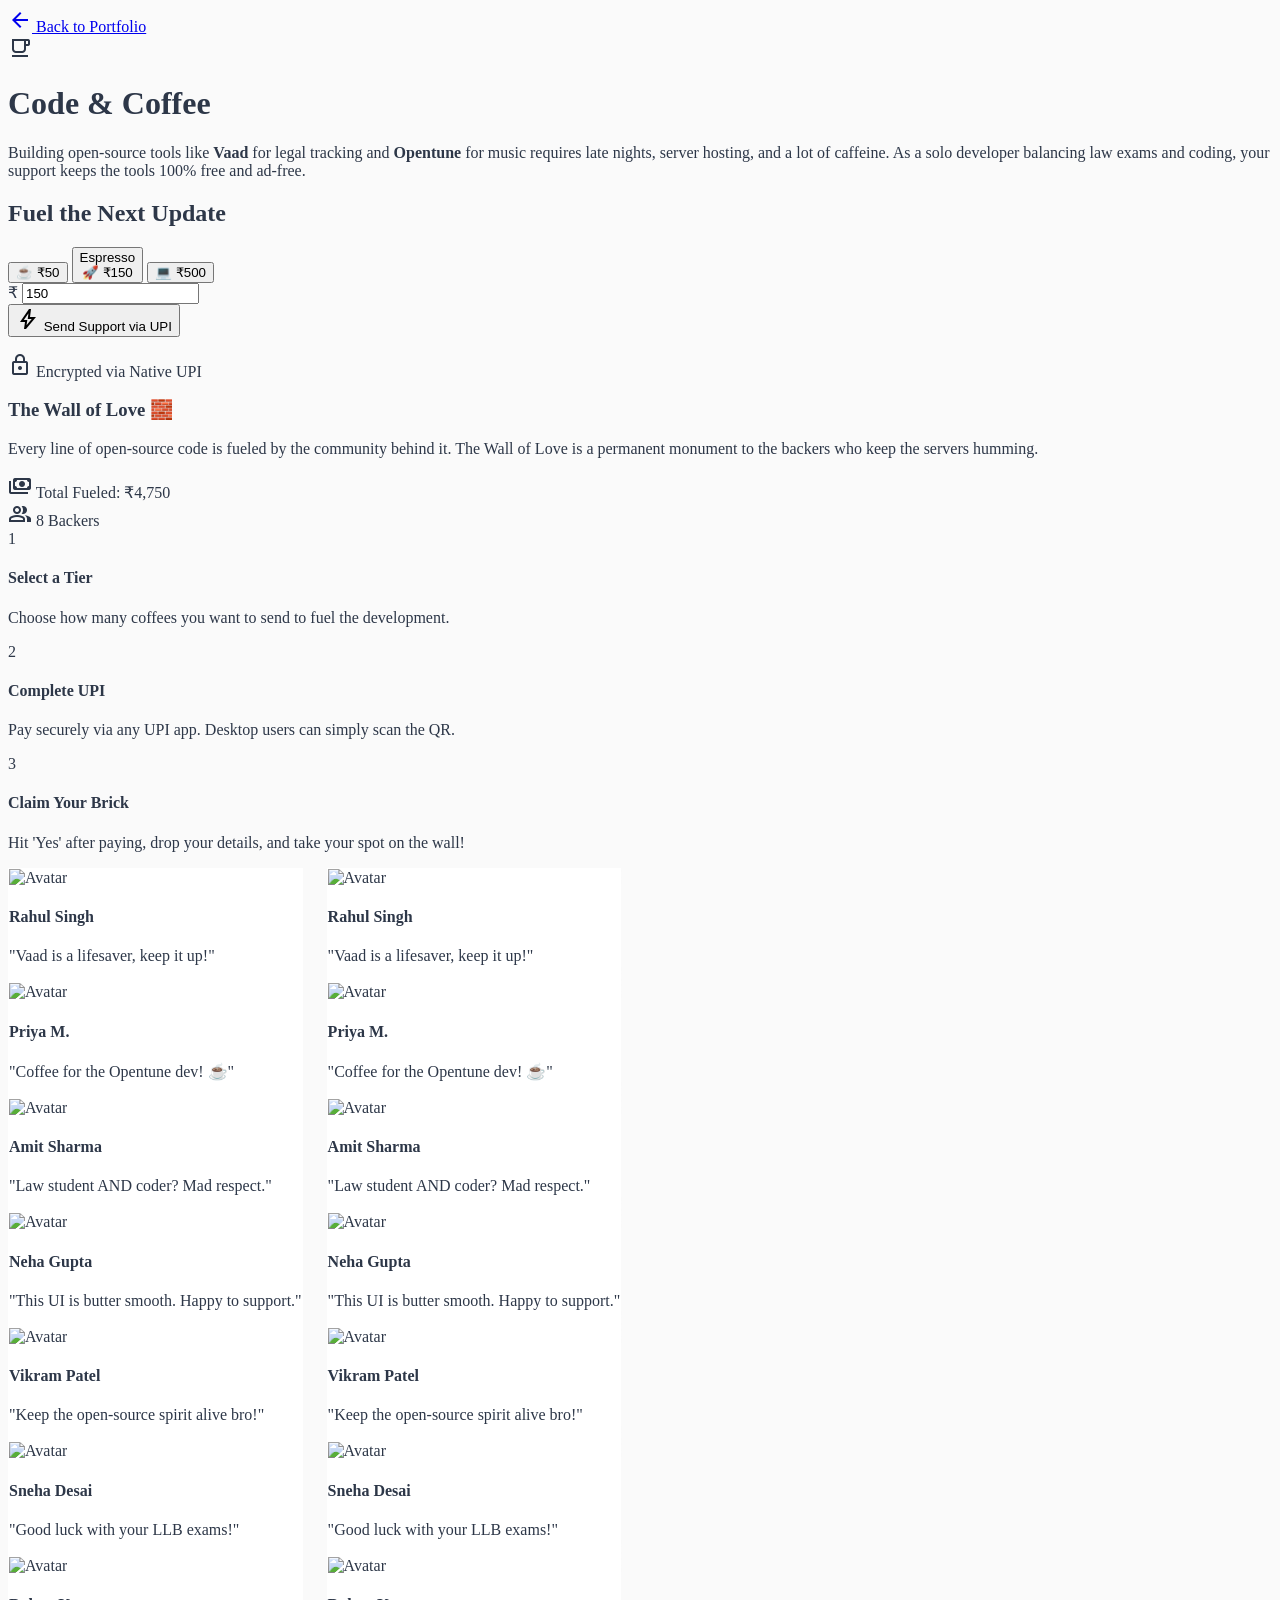
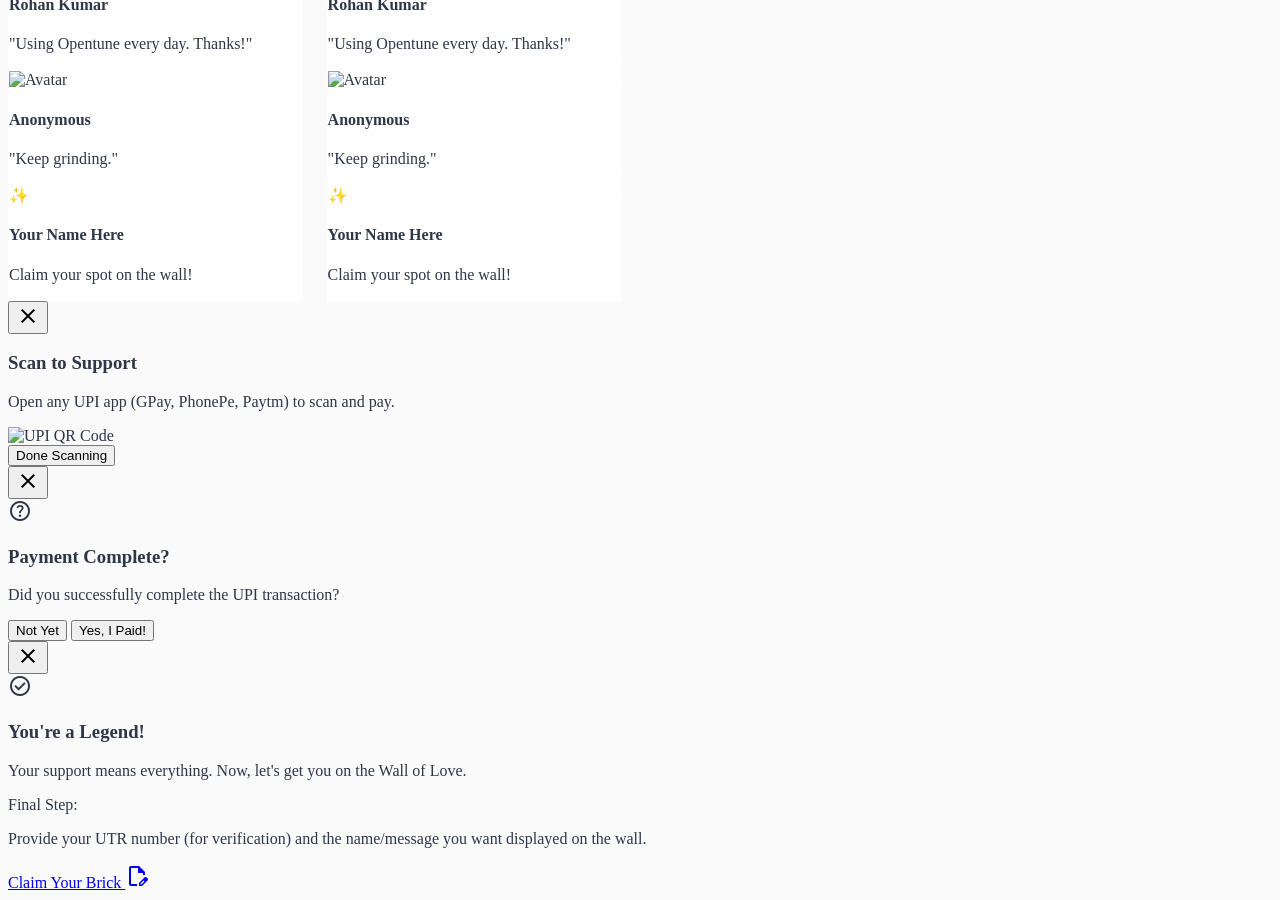
==== commit f32a331c: "Update support.html" ====
--- a/support.html
+++ b/support.html
@@ -20,7 +20,7 @@
                         accentBrand: '#FF5A5F'
                     },
                     animation: {
-                        'scroll-left': 'scrollLeft 30s linear infinite',
+                        'scroll-left': 'scrollLeft 40s linear infinite',
                     },
                     keyframes: {
                         scrollLeft: {
@@ -90,10 +90,21 @@
         </p>
     </main>
 
-    <section class="max-w-3xl w-full text-center mb-10 px-4">
+    <section class="max-w-3xl w-full text-center mb-6 px-4">
         <h3 class="text-3xl font-bold text-coffeeDark mb-4">The Wall of Love 🧱</h3>
-        <p class="text-gray-600 mb-6">Every line of open-source code is fueled by the community behind it. The Wall of Love is a permanent monument to the backers who keep the servers humming. Here is how to cement your legacy:</p>
+        <p class="text-gray-600 mb-8">Every line of open-source code is fueled by the community behind it. The Wall of Love is a permanent monument to the backers who keep the servers humming.</p>
         
+        <div class="flex flex-wrap items-center justify-center gap-4 mb-10">
+            <div class="bg-green-50 border border-green-200 text-green-700 px-5 py-2.5 rounded-full font-bold flex items-center gap-2 shadow-sm">
+                <span class="material-symbols-outlined text-[20px]">payments</span>
+                Total Fueled: ₹4,750
+            </div>
+            <div class="bg-blue-50 border border-blue-200 text-blue-700 px-5 py-2.5 rounded-full font-bold flex items-center gap-2 shadow-sm">
+                <span class="material-symbols-outlined text-[20px]">group</span>
+                <span id="backerCount">8</span> Backers
+            </div>
+        </div>
+
         <div class="grid grid-cols-1 md:grid-cols-3 gap-6 text-left max-w-2xl mx-auto">
             <div class="bg-white p-5 rounded-2xl shadow-sm border border-gray-100">
                 <div class="w-8 h-8 rounded-full bg-coffeeLight text-coffeeDark flex items-center justify-center font-bold mb-3">1</div>
@@ -116,7 +127,7 @@
     <section class="w-full max-w-[100vw] mb-12 mt-12">
         <div class="marquee-container py-4">
             <div id="marqueeContentContainer" class="marquee-content animate-scroll-left">
-                </div>
+            </div>
         </div>
     </section>
 
@@ -234,27 +245,38 @@
             document.getElementById('verificationModal').classList.add('hidden');
         }
 
-        // --- 2. GOOGLE SHEETS AUTOMATION ENGINE ---
-        
-        // YOUR LIVE PUBLIC CSV LINK
-        const CSV_URL = 'https://docs.google.com/spreadsheets/d/e/2PACX-1vRNQ3glMmT2CjxSu_hcy-XV-dTel4ed_CTjbtssg-5HsP9bb6i3G1NjHcmegkuVPMIUyN_d4j6f_tlz/pub?output=csv'; 
-
-        // The default cards that MUST show up instantly
-        const DEFAULT_CARDS = `
-            <div class="glass-card shadow-sm rounded-2xl p-4 flex items-center gap-4 w-[300px] flex-shrink-0 border border-gray-200">
-                <img src="https://api.dicebear.com/7.x/avataaars/svg?seed=Rahul" class="w-14 h-14 rounded-full bg-coffeeLight p-1" alt="Avatar">
-                <div class="flex-1 whitespace-normal">
-                    <h4 class="font-bold text-coffeeDark leading-tight">Rahul Singh</h4>
-                    <p class="text-xs text-gray-500 mt-0.5 italic">"Vaad is a lifesaver, keep it up!"</p>
+        // --- 2. LOCAL HARDCODED DATA ENGINE (FOOLPROOF) ---
+        // To add a new backer, just copy a line and paste it below!
+        const backersData = [
+            { name: "Rahul Singh", message: "Vaad is a lifesaver, keep it up!" },
+            { name: "Priya M.", message: "Coffee for the Opentune dev! ☕" },
+            { name: "Amit Sharma", message: "Law student AND coder? Mad respect." },
+            { name: "Neha Gupta", message: "This UI is butter smooth. Happy to support." },
+            { name: "Vikram Patel", message: "Keep the open-source spirit alive bro!" },
+            { name: "Sneha Desai", message: "Good luck with your LLB exams!" },
+            { name: "Rohan Kumar", message: "Using Opentune every day. Thanks!" },
+            { name: "Anonymous", message: "Keep grinding." }
+        ];
+
+        function renderWall() {
+            let htmlContent = '';
+
+            // Generate the cards from the array
+            backersData.forEach(backer => {
+                const avatarUrl = `https://api.dicebear.com/7.x/avataaars/svg?seed=${encodeURIComponent(backer.name)}`;
+                htmlContent += `
+                <div class="glass-card shadow-sm rounded-2xl p-4 flex items-center gap-4 w-[300px] flex-shrink-0 border border-gray-200 transition-transform hover:scale-105">
+                    <img src="${avatarUrl}" class="w-14 h-14 rounded-full bg-coffeeLight p-1" alt="Avatar">
+                    <div class="flex-1 whitespace-normal">
+                        <h4 class="font-bold text-coffeeDark leading-tight">${backer.name}</h4>
+                        <p class="text-xs text-gray-500 mt-0.5 italic">"${backer.message}"</p>
+                    </div>
                 </div>
-            </div>
-            <div class="glass-card shadow-sm rounded-2xl p-4 flex items-center gap-4 w-[300px] flex-shrink-0 border border-gray-200">
-                <img src="https://api.dicebear.com/7.x/avataaars/svg?seed=Priya" class="w-14 h-14 rounded-full bg-coffeeLight p-1" alt="Avatar">
-                <div class="flex-1 whitespace-normal">
-                    <h4 class="font-bold text-coffeeDark leading-tight">Priya M.</h4>
-                    <p class="text-xs text-gray-500 mt-0.5 italic">"Coffee for the Opentune dev! ☕"</p>
-                </div>
-            </div>
+                `;
+            });
+
+            // Add the "Claim Your Spot" card at the end
+            htmlContent += `
             <div class="glass-card shadow-sm rounded-2xl p-4 flex items-center gap-4 w-[300px] flex-shrink-0 border border-accentBrand/20 bg-red-50/30">
                 <div class="w-14 h-14 rounded-full bg-accentBrand text-white flex items-center justify-center text-xl font-bold shadow-inner">✨</div>
                 <div class="flex-1 whitespace-normal">
@@ -262,88 +284,26 @@
                     <p class="text-xs text-gray-500 mt-0.5 font-medium">Claim your spot on the wall!</p>
                 </div>
             </div>
-        `;
-
-        // Function to actually draw the cards on the screen
-        function renderWall(extraCards = '') {
+            `;
+
+            // Inject the cards into the marquee container (duplicated for seamless scrolling)
             const container = document.getElementById('marqueeContentContainer');
-            if (!container) return;
-            const fullContent = DEFAULT_CARDS + extraCards;
-            container.innerHTML = `
-                <div class="flex gap-6 pl-6">${fullContent}</div>
-                <div class="flex gap-6 pl-6">${fullContent}</div>
-            `;
-        }
-
-        // A rock-solid CSV parser that won't freeze the browser
-        function parseCSVRow(str) {
-            let arr = [];
-            let quote = false;
-            let col = '';
-            for (let i = 0; i < str.length; i++) {
-                let cc = str[i], nc = str[i+1];
-                if (cc === '"' && quote && nc === '"') { col += cc; i++; continue; }
-                if (cc === '"') { quote = !quote; continue; }
-                if (cc === ',' && !quote) { arr.push(col); col = ''; continue; }
-                col += cc;
-            }
-            arr.push(col);
-            return arr;
-        }
-
-        async function loadLiveBackers() {
-            // 1. INSTANTLY render defaults so the user NEVER sees a blank screen
-            renderWall('');
-
-            try {
-                // 2. Fetch the live data in the background
-                const url = CSV_URL + '&v=' + new Date().getTime();
-                const response = await fetch(url);
-                if (!response.ok) return;
-
-                const text = await response.text();
-                const lines = text.split('\n').filter(line => line.trim().length > 0);
-                
-                if (lines.length < 2) return; // Only headers, no data yet
-
-                const headers = parseCSVRow(lines[0]).map(h => h.toLowerCase().trim());
-                const nameIdx = headers.findIndex(h => h.includes('name') || h.includes('display'));
-                const msgIdx = headers.findIndex(h => h.includes('message'));
-                const verIdx = headers.findIndex(h => h.includes('verified'));
-
-                let extraCards = '';
-
-                // Read the rows
-                for (let i = 1; i < lines.length; i++) {
-                    const row = parseCSVRow(lines[i]);
-                    
-                    const name = nameIdx > -1 && row[nameIdx] ? row[nameIdx].trim() : 'Anonymous';
-                    const message = msgIdx > -1 && row[msgIdx] ? row[msgIdx].trim() : 'Fueling the code! ☕';
-                    const verified = verIdx > -1 && row[verIdx] ? row[verIdx].trim().toUpperCase() : '';
-
-                    if (verified === 'YES' && name) {
-                        const avatarUrl = `https://api.dicebear.com/7.x/avataaars/svg?seed=${encodeURIComponent(name)}`;
-                        extraCards += `
-                        <div class="glass-card shadow-sm rounded-2xl p-4 flex items-center gap-4 w-[300px] flex-shrink-0 border border-gray-200 transition-transform hover:scale-105">
-                            <img src="${avatarUrl}" class="w-14 h-14 rounded-full bg-coffeeLight p-1" alt="Avatar">
-                            <div class="flex-1 whitespace-normal">
-                                <h4 class="font-bold text-coffeeDark leading-tight">${name}</h4>
-                                <p class="text-xs text-gray-500 mt-0.5 italic">"${message}"</p>
-                            </div>
-                        </div>
-                        `;
-                    }
-                }
-
-                // 3. If we found real verified backers, update the wall to include them!
-                if (extraCards.length > 0) {
-                    renderWall(extraCards);
-                }
-
-            } catch (error) {
-                console.error('Could not load live CSV, but default cards are safe:', error);
-            }
-        }
-
-        // Fire the function the second the page loads
-        window.addEventListener('DOMContentLoaded'
+            if (container) {
+                container.innerHTML = `
+                    <div class="flex gap-6 pl-6">${htmlContent}</div>
+                    <div class="flex gap-6 pl-6">${htmlContent}</div>
+                `;
+            }
+
+            // Update the backer count badge dynamically
+            const countElement = document.getElementById('backerCount');
+            if(countElement) {
+                countElement.innerText = backersData.length;
+            }
+        }
+
+        // Instantly load the wall when the page opens
+        window.addEventListener('DOMContentLoaded', renderWall);
+    </script>
+</body>
+</html>
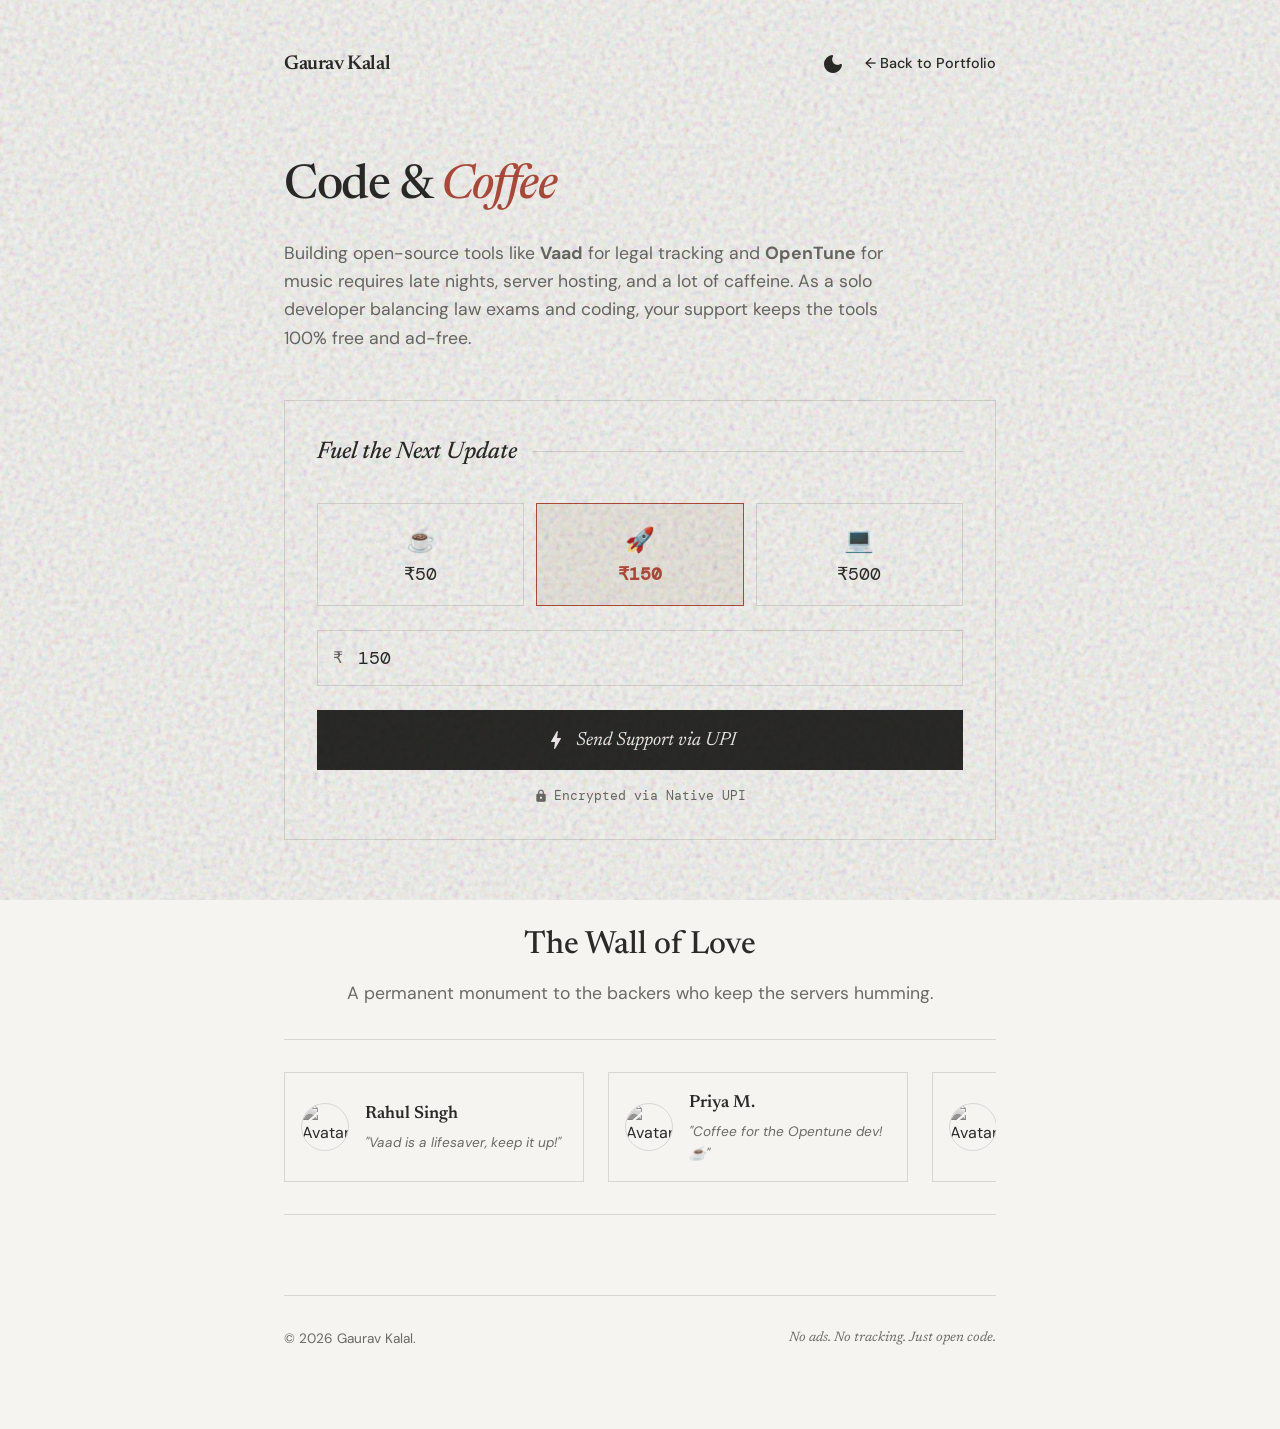
==== commit df447ad2: "Update support.html" ====
--- a/support.html
+++ b/support.html
@@ -1,309 +1,500 @@
 <!DOCTYPE html>
-<html lang="en">
+<html lang="en" data-theme="light">
 <head>
     <meta charset="UTF-8">
     <meta name="viewport" content="width=device-width, initial-scale=1.0">
-    <title>Support Gaurav | Code & Coffee India</title>
-    <script src="https://cdn.tailwindcss.com"></script>
-    <link href="https://fonts.googleapis.com/css2?family=Outfit:wght@300;400;600;800&display=swap" rel="stylesheet">
-    <link href="https://fonts.googleapis.com/css2?family=Material+Symbols+Outlined:opsz,wght,FILL,GRAD@20..48,100..700,0..1,-50..200" rel="stylesheet" />
-
-    <script>
-        tailwind.config = {
-            theme: {
-                extend: {
-                    fontFamily: { sans: ['Outfit', 'sans-serif'] },
-                    colors: {
-                        coffeeLight: '#F5E6D3',
-                        coffeeMedium: '#C19A6B',
-                        coffeeDark: '#4A3018',
-                        accentBrand: '#FF5A5F'
-                    },
-                    animation: {
-                        'scroll-left': 'scrollLeft 40s linear infinite',
-                    },
-                    keyframes: {
-                        scrollLeft: {
-                            '0%': { transform: 'translateX(0)' },
-                            '100%': { transform: 'translateX(-50%)' },
-                        }
-                    }
-                }
-            }
-        }
-    </script>
+    <title>Support Gaurav | Code & Coffee</title>
+    <link href="https://fonts.googleapis.com/css2?family=DM+Sans:wght@400;500;600&family=Newsreader:opsz,ital,wght@6..72,1,400;6..72,0,500;6..72,0,600;6..72,1,500&family=DM+Mono:wght@400;500&display=swap" rel="stylesheet">
+    <link href="https://fonts.googleapis.com/icon?family=Material+Icons+Round" rel="stylesheet">
+    
+    <link rel="stylesheet" href="css/style.css">
+
     <style>
-        body { background-color: #FAFAFA; color: #2D3748; }
-        .glass-card { background: rgba(255, 255, 255, 0.9); backdrop-filter: blur(10px); border: 1px solid rgba(255, 255, 255, 0.2); }
-        .hide-scrollbar::-webkit-scrollbar { display: none; }
-        .hide-scrollbar { -ms-overflow-style: none; scrollbar-width: none; }
-        .marquee-container { overflow: hidden; white-space: nowrap; width: 100%; position: relative; }
-        .marquee-content { display: inline-flex; gap: 1.5rem; padding-right: 1.5rem; }
+        /* --- Support Page Specific Styles --- */
+        .support-box {
+            margin-top: 48px;
+            border: 1px solid var(--border);
+            padding: 32px;
+            background: var(--bg);
+        }
+
+        .tier-grid {
+            display: grid;
+            grid-template-columns: repeat(3, 1fr);
+            gap: 12px;
+            margin-bottom: 24px;
+        }
+
+        .tier-btn {
+            border: 1px solid var(--border);
+            background: transparent;
+            color: var(--text-main);
+            padding: 20px 10px;
+            font-family: 'DM Mono', monospace;
+            font-size: 1.1rem;
+            cursor: pointer;
+            transition: all 0.2s ease;
+            display: flex;
+            flex-direction: column;
+            align-items: center;
+            gap: 8px;
+        }
+
+        .tier-btn .icon { font-size: 1.5rem; }
+        .tier-btn:hover { border-color: var(--text-main); }
+        .tier-btn.active {
+            border-color: var(--accent);
+            background: var(--accent-bg);
+            color: var(--accent);
+            font-weight: 600;
+        }
+
+        .input-wrapper {
+            position: relative;
+            margin-bottom: 24px;
+        }
+
+        .input-wrapper span {
+            position: absolute;
+            left: 16px;
+            top: 50%;
+            transform: translateY(-50%);
+            font-family: 'DM Mono', monospace;
+            color: var(--text-muted);
+        }
+
+        .custom-input {
+            width: 100%;
+            border: 1px solid var(--border);
+            background: transparent;
+            padding: 16px 16px 16px 40px;
+            font-family: 'DM Mono', monospace;
+            font-size: 1.1rem;
+            color: var(--text-main);
+            outline: none;
+            transition: border-color 0.2s;
+        }
+        .custom-input:focus { border-color: var(--text-main); }
+
+        .btn-primary {
+            width: 100%;
+            background: var(--text-main);
+            color: var(--bg);
+            border: none;
+            padding: 18px;
+            font-family: 'Newsreader', serif;
+            font-size: 1.2rem;
+            font-style: italic;
+            cursor: pointer;
+            display: flex;
+            justify-content: center;
+            align-items: center;
+            gap: 8px;
+            transition: opacity 0.2s;
+        }
+        .btn-primary:hover { opacity: 0.9; }
+
+        .security-note {
+            display: flex;
+            justify-content: center;
+            align-items: center;
+            gap: 6px;
+            margin-top: 16px;
+            font-size: 0.8rem;
+            color: var(--text-muted);
+            font-family: 'DM Mono', monospace;
+        }
+
+        /* --- Wall of Love Marquee --- */
+        .wall-section {
+            margin-top: 80px;
+            margin-bottom: 80px;
+        }
+        
+        .wall-header {
+            text-align: center;
+            margin-bottom: 32px;
+        }
+        
+        .wall-header h2 {
+            font-family: 'Newsreader', serif;
+            font-size: 2rem;
+            font-weight: 500;
+            color: var(--text-main);
+            margin-bottom: 8px;
+        }
+
+        .marquee-container {
+            display: flex;
+            overflow: hidden;
+            width: 100%;
+            border-top: 1px solid var(--border);
+            border-bottom: 1px solid var(--border);
+            padding: 32px 0;
+            background: var(--bg);
+        }
+
+        .marquee-content {
+            display: flex;
+            gap: 24px;
+            padding-right: 24px;
+            animation: scrollLeft 40s linear infinite;
+        }
+
+        @keyframes scrollLeft {
+            0% { transform: translateX(0); }
+            100% { transform: translateX(-50%); }
+        }
+
+        .backer-card {
+            border: 1px solid var(--border);
+            padding: 16px;
+            width: 300px;
+            flex-shrink: 0;
+            display: flex;
+            align-items: center;
+            gap: 16px;
+            background: var(--bg);
+        }
+
+        .backer-avatar {
+            width: 48px;
+            height: 48px;
+            border-radius: 50%;
+            border: 1px solid var(--border);
+            filter: grayscale(100%); /* Fits the editorial theme */
+        }
+
+        .backer-info h4 {
+            font-family: 'Newsreader', serif;
+            font-size: 1.1rem;
+            font-weight: 600;
+            margin-bottom: 4px;
+            color: var(--text-main);
+        }
+
+        .backer-info p {
+            font-size: 0.85rem;
+            color: var(--text-muted);
+            font-style: italic;
+        }
+
+        .backer-claim {
+            border-color: var(--accent);
+            background: var(--accent-bg);
+        }
+
+        /* --- Modals --- */
+        .modal-overlay {
+            position: fixed;
+            top: 0; left: 0; width: 100%; height: 100%;
+            background: rgba(0,0,0,0.6);
+            backdrop-filter: blur(4px);
+            z-index: 1000;
+            display: flex;
+            align-items: center;
+            justify-content: center;
+            opacity: 0;
+            pointer-events: none;
+            transition: opacity 0.3s;
+            padding: 16px;
+        }
+
+        .modal-overlay.active {
+            opacity: 1;
+            pointer-events: auto;
+        }
+
+        .modal-content {
+            background: var(--bg);
+            border: 1px solid var(--border);
+            padding: 40px 32px;
+            width: 100%;
+            max-width: 420px;
+            position: relative;
+            text-align: center;
+        }
+
+        .close-btn {
+            position: absolute;
+            top: 16px; right: 16px;
+            background: none; border: none;
+            color: var(--text-muted);
+            cursor: pointer;
+        }
+
+        .modal-title {
+            font-family: 'Newsreader', serif;
+            font-size: 1.8rem;
+            color: var(--text-main);
+            margin-bottom: 8px;
+        }
+
+        .qr-container {
+            background: #fff;
+            padding: 16px;
+            border: 1px solid var(--border);
+            margin: 24px auto;
+            width: fit-content;
+        }
+
+        .qr-container img { width: 200px; height: 200px; }
+
+        .modal-actions {
+            display: flex;
+            gap: 12px;
+            margin-top: 24px;
+        }
+
+        .btn-secondary {
+            flex: 1;
+            background: transparent;
+            border: 1px solid var(--border);
+            color: var(--text-main);
+            padding: 14px;
+            cursor: pointer;
+            font-family: 'DM Sans', sans-serif;
+            font-size: 0.95rem;
+            font-weight: 500;
+        }
+        .btn-secondary:hover { background: var(--border); }
     </style>
 </head>
-<body class="antialiased min-h-screen flex flex-col items-center pt-6 pb-24 px-4 overflow-x-hidden">
-
-    <nav class="w-full max-w-4xl flex justify-between items-center mb-8">
-        <a href="/" class="flex items-center gap-2 text-gray-500 hover:text-coffeeDark font-medium transition-colors">
-            <span class="material-symbols-outlined">arrow_back</span>
-            Back to Portfolio
-        </a>
-    </nav>
-
-    <header class="max-w-3xl w-full text-center mb-10">
-        <div class="inline-flex items-center justify-center w-20 h-20 rounded-full bg-coffeeLight text-coffeeDark mb-6 shadow-lg border border-coffeeMedium/30">
-            <span class="material-symbols-outlined text-4xl">local_cafe</span>
-        </div>
-        <h1 class="text-4xl md:text-6xl font-extrabold mb-4 text-coffeeDark tracking-tight">Code & Coffee</h1>
-        <p class="text-lg text-gray-600 leading-relaxed max-w-2xl mx-auto font-medium">
-            Building open-source tools like <strong>Vaad</strong> for legal tracking and <strong>Opentune</strong> for music requires late nights, server hosting, and a lot of caffeine. As a solo developer balancing law exams and coding, your support keeps the tools 100% free and ad-free.
+<body>
+
+<div class="texture-overlay"></div>
+
+<div class="page-container">
+    
+    <header class="header">
+        <div class="brand">Gaurav Kalal</div>
+        <div class="header-actions">
+            <button id="theme-toggle" class="icon-btn" aria-label="Toggle Theme">
+                <span class="material-icons-round" id="theme-icon">dark_mode</span>
+            </button>
+            <a href="index.html" class="text-link">← Back to Portfolio</a>
+        </div>
+    </header>
+
+    <section class="intro">
+        <h1 class="manifesto">
+            Code & <em>Coffee</em>
+        </h1>
+        <p class="bio">
+            Building open-source tools like <strong>Vaad</strong> for legal tracking and <strong>OpenTune</strong> for music requires late nights, server hosting, and a lot of caffeine. As a solo developer balancing law exams and coding, your support keeps the tools 100% free and ad-free.
         </p>
-    </header>
-
-    <main class="max-w-md w-full bg-white shadow-2xl rounded-[32px] p-8 mb-16 border border-gray-100 relative z-10">
-        <h2 class="text-2xl font-bold mb-6 text-center text-coffeeDark">Fuel the Next Update</h2>
-        
-        <div class="grid grid-cols-3 gap-3 mb-6">
-            <button onclick="setAmount(50, this)" class="tier-btn border-2 border-gray-200 hover:border-coffeeMedium rounded-2xl py-4 font-bold transition flex flex-col items-center">
-                <span class="text-2xl mb-1">☕</span> ₹50
-            </button>
-            <button onclick="setAmount(150, this)" class="tier-btn border-2 border-coffeeMedium bg-coffeeLight/30 text-coffeeDark rounded-2xl py-4 font-bold transition flex flex-col items-center relative">
-                <div class="absolute -top-3 bg-accentBrand text-white text-[10px] font-bold px-3 py-1 rounded-full uppercase tracking-wider shadow-md">Espresso</div>
-                <span class="text-2xl mb-1">🚀</span> ₹150
-            </button>
-            <button onclick="setAmount(500, this)" class="tier-btn border-2 border-gray-200 hover:border-coffeeMedium rounded-2xl py-4 font-bold transition flex flex-col items-center">
-                <span class="text-2xl mb-1">💻</span> ₹500
-            </button>
-        </div>
-
-        <div class="relative mb-8">
-            <span class="absolute left-5 top-3.5 text-gray-400 font-bold text-xl">₹</span>
-            <input type="number" id="customAmount" value="150" class="w-full bg-gray-50 border-2 border-gray-100 focus:border-coffeeMedium outline-none px-10 py-4 rounded-xl text-xl font-bold transition text-coffeeDark" placeholder="Custom Amount">
-        </div>
-
-        <button onclick="processPayment()" class="w-full bg-coffeeDark hover:bg-[#321f0f] text-white font-bold py-4 rounded-xl flex justify-center items-center gap-2 transition-transform transform hover:-translate-y-1 shadow-[0_10px_20px_rgba(74,48,24,0.2)] text-lg">
-            <span class="material-symbols-outlined">bolt</span>
-            Send Support via UPI
-        </button>
-        <p class="text-xs text-center text-gray-400 mt-4 font-medium flex items-center justify-center gap-1">
-            <span class="material-symbols-outlined text-[14px]">lock</span> Encrypted via Native UPI 
-        </p>
-    </main>
-
-    <section class="max-w-3xl w-full text-center mb-6 px-4">
-        <h3 class="text-3xl font-bold text-coffeeDark mb-4">The Wall of Love 🧱</h3>
-        <p class="text-gray-600 mb-8">Every line of open-source code is fueled by the community behind it. The Wall of Love is a permanent monument to the backers who keep the servers humming.</p>
-        
-        <div class="flex flex-wrap items-center justify-center gap-4 mb-10">
-            <div class="bg-green-50 border border-green-200 text-green-700 px-5 py-2.5 rounded-full font-bold flex items-center gap-2 shadow-sm">
-                <span class="material-symbols-outlined text-[20px]">payments</span>
-                Total Fueled: ₹4,750
+
+        <div class="support-box">
+            <div class="section-title" style="margin-top: 0;">
+                <h2>Fuel the Next Update</h2>
+                <div class="line"></div>
             </div>
-            <div class="bg-blue-50 border border-blue-200 text-blue-700 px-5 py-2.5 rounded-full font-bold flex items-center gap-2 shadow-sm">
-                <span class="material-symbols-outlined text-[20px]">group</span>
-                <span id="backerCount">8</span> Backers
-            </div>
-        </div>
-
-        <div class="grid grid-cols-1 md:grid-cols-3 gap-6 text-left max-w-2xl mx-auto">
-            <div class="bg-white p-5 rounded-2xl shadow-sm border border-gray-100">
-                <div class="w-8 h-8 rounded-full bg-coffeeLight text-coffeeDark flex items-center justify-center font-bold mb-3">1</div>
-                <h4 class="font-bold text-gray-800">Select a Tier</h4>
-                <p class="text-xs text-gray-500 mt-1">Choose how many coffees you want to send to fuel the development.</p>
-            </div>
-            <div class="bg-white p-5 rounded-2xl shadow-sm border border-gray-100">
-                <div class="w-8 h-8 rounded-full bg-coffeeLight text-coffeeDark flex items-center justify-center font-bold mb-3">2</div>
-                <h4 class="font-bold text-gray-800">Complete UPI</h4>
-                <p class="text-xs text-gray-500 mt-1">Pay securely via any UPI app. Desktop users can simply scan the QR.</p>
-            </div>
-            <div class="bg-white p-5 rounded-2xl shadow-sm border border-gray-100">
-                <div class="w-8 h-8 rounded-full bg-coffeeLight text-coffeeDark flex items-center justify-center font-bold mb-3">3</div>
-                <h4 class="font-bold text-gray-800">Claim Your Brick</h4>
-                <p class="text-xs text-gray-500 mt-1">Hit 'Yes' after paying, drop your details, and take your spot on the wall!</p>
-            </div>
-        </div>
-    </section>
-
-    <section class="w-full max-w-[100vw] mb-12 mt-12">
-        <div class="marquee-container py-4">
-            <div id="marqueeContentContainer" class="marquee-content animate-scroll-left">
-            </div>
-        </div>
-    </section>
-
-    <div id="desktopModal" class="fixed inset-0 bg-black/60 backdrop-blur-sm z-50 hidden flex items-center justify-center px-4">
-        <div class="bg-white rounded-3xl p-8 max-w-sm w-full text-center shadow-2xl relative">
-            <button onclick="closeModals()" class="absolute top-4 right-4 text-gray-400 hover:text-gray-800">
-                <span class="material-symbols-outlined">close</span>
-            </button>
-            <h3 class="text-2xl font-bold text-coffeeDark mb-2">Scan to Support</h3>
-            <p class="text-sm text-gray-500 mb-6">Open any UPI app (GPay, PhonePe, Paytm) to scan and pay.</p>
-            
-            <div class="bg-gray-50 p-4 rounded-2xl border border-gray-200 inline-block mb-6">
-                <img id="qrCodeImage" src="" alt="UPI QR Code" class="w-48 h-48 mx-auto mix-blend-multiply">
-            </div>
-            
-            <button onclick="showConfirmationStep()" class="w-full bg-coffeeMedium hover:bg-coffeeDark text-white font-bold py-3 rounded-xl transition">
-                Done Scanning
-            </button>
-        </div>
-    </div>
-
-    <div id="confirmationModal" class="fixed inset-0 bg-black/60 backdrop-blur-sm z-50 hidden flex items-center justify-center px-4">
-        <div class="bg-white rounded-3xl p-8 max-w-sm w-full text-center shadow-2xl relative">
-            <button onclick="closeModals()" class="absolute top-4 right-4 text-gray-400 hover:text-gray-800">
-                <span class="material-symbols-outlined">close</span>
-            </button>
-            <div class="w-16 h-16 bg-blue-50 text-blue-500 rounded-full flex items-center justify-center mx-auto mb-4">
-                <span class="material-symbols-outlined text-3xl">help_outline</span>
-            </div>
-            <h3 class="text-2xl font-bold text-coffeeDark mb-2">Payment Complete?</h3>
-            <p class="text-gray-600 mb-6 text-sm">Did you successfully complete the UPI transaction?</p>
-            
-            <div class="flex gap-3">
-                <button onclick="closeModals()" class="flex-1 bg-gray-100 hover:bg-gray-200 text-gray-700 font-bold py-3 rounded-xl transition">
-                    Not Yet
+
+            <div class="tier-grid">
+                <button onclick="setAmount(50, this)" class="tier-btn">
+                    <span class="icon">☕</span> ₹50
                 </button>
-                <button onclick="triggerVerificationStep()" class="flex-1 bg-green-500 hover:bg-green-600 text-white font-bold py-3 rounded-xl transition shadow-lg">
-                    Yes, I Paid!
+                <button onclick="setAmount(150, this)" class="tier-btn active" id="default-tier">
+                    <span class="icon">🚀</span> ₹150
+                </button>
+                <button onclick="setAmount(500, this)" class="tier-btn">
+                    <span class="icon">💻</span> ₹500
                 </button>
             </div>
-        </div>
+
+            <div class="input-wrapper">
+                <span>₹</span>
+                <input type="number" id="customAmount" value="150" class="custom-input" placeholder="Custom Amount">
+            </div>
+
+            <button onclick="processPayment()" class="btn-primary">
+                <span class="material-icons-round">bolt</span>
+                Send Support via UPI
+            </button>
+            
+            <div class="security-note">
+                <span class="material-icons-round" style="font-size: 14px;">lock</span>
+                Encrypted via Native UPI
+            </div>
+        </div>
+    </section>
+
+    <section class="wall-section">
+        <div class="wall-header">
+            <h2>The Wall of Love</h2>
+            <p class="bio" style="margin: 0 auto;">A permanent monument to the backers who keep the servers humming.</p>
+        </div>
+
+        <div class="marquee-container">
+            <div id="marqueeContentContainer" class="marquee-content">
+                </div>
+        </div>
+    </section>
+
+    <footer class="footer">
+        <p>© 2026 Gaurav Kalal.</p>
+        <p class="manifesto-mini">No ads. No tracking. Just open code.</p>
+    </footer>
+</div>
+
+<div id="desktopModal" class="modal-overlay">
+    <div class="modal-content">
+        <button onclick="closeModals()" class="close-btn"><span class="material-icons-round">close</span></button>
+        <h3 class="modal-title">Scan to Support</h3>
+        <p class="bio" style="font-size: 0.95rem;">Open any UPI app (GPay, PhonePe, Paytm) to scan and pay.</p>
+        
+        <div class="qr-container">
+            <img id="qrCodeImage" src="" alt="UPI QR Code">
+        </div>
+        
+        <button onclick="showConfirmationStep()" class="btn-primary">Done Scanning</button>
     </div>
-
-    <div id="verificationModal" class="fixed inset-0 bg-black/60 backdrop-blur-sm z-50 hidden flex items-center justify-center px-4">
-        <div class="bg-white rounded-3xl p-8 max-w-md w-full text-center shadow-2xl relative">
-            <button onclick="closeModals()" class="absolute top-4 right-4 text-gray-400 hover:text-gray-800">
-                <span class="material-symbols-outlined">close</span>
-            </button>
-            <div class="w-16 h-16 bg-green-100 text-green-500 rounded-full flex items-center justify-center mx-auto mb-4 shadow-inner">
-                <span class="material-symbols-outlined text-3xl">check_circle</span>
-            </div>
-            <h3 class="text-3xl font-bold text-coffeeDark mb-2">You're a Legend!</h3>
-            <p class="text-gray-600 mb-6">Your support means everything. Now, let's get you on the Wall of Love.</p>
-            
-            <div class="bg-coffeeLight/20 p-5 rounded-2xl border border-coffeeMedium/20 mb-6 text-left">
-                <p class="text-sm text-gray-700 font-bold mb-2">Final Step:</p>
-                <p class="text-sm text-gray-600">Provide your UTR number (for verification) and the name/message you want displayed on the wall.</p>
-            </div>
-            
-            <a href="https://forms.gle/7XbQynseoybTtQaF9" target="_blank" onclick="closeModals()" class="inline-flex justify-center items-center w-full bg-accentBrand hover:bg-[#ff3b41] text-white font-bold py-4 rounded-xl transition shadow-lg text-lg">
-                Claim Your Brick
-                <span class="material-symbols-outlined ml-2">edit_document</span>
-            </a>
+</div>
+
+<div id="confirmationModal" class="modal-overlay">
+    <div class="modal-content">
+        <button onclick="closeModals()" class="close-btn"><span class="material-icons-round">close</span></button>
+        <span class="material-icons-round" style="font-size: 3rem; color: var(--text-muted); margin-bottom: 16px;">help_outline</span>
+        <h3 class="modal-title">Payment Complete?</h3>
+        <p class="bio" style="font-size: 0.95rem; margin-bottom: 24px;">Did you successfully complete the UPI transaction?</p>
+        
+        <div class="modal-actions">
+            <button onclick="closeModals()" class="btn-secondary">Not Yet</button>
+            <button onclick="triggerVerificationStep()" class="btn-primary" style="flex: 1; padding: 14px;">Yes, I Paid!</button>
         </div>
     </div>
-
-    <script>
-        // --- 1. PAYMENT ROUTING ENGINE ---
-        const UPI_ID = "7339992788@upi"; 
-        const PAYEE_NAME = "Code And Coffee"; 
-
-        function setAmount(amt, btnElement) {
-            document.getElementById('customAmount').value = amt;
-            document.querySelectorAll('.tier-btn').forEach(btn => {
-                btn.classList.remove('border-coffeeMedium', 'bg-coffeeLight/30', 'text-coffeeDark');
-                btn.classList.add('border-gray-200');
-            });
-            btnElement.classList.add('border-coffeeMedium', 'bg-coffeeLight/30', 'text-coffeeDark');
-            btnElement.classList.remove('border-gray-200');
-        }
-
-        function processPayment() {
-            const amount = document.getElementById('customAmount').value;
-            if(!amount || amount < 10) {
-                alert("Please enter a valid amount (Minimum ₹10).");
-                return;
-            }
-
-            const upiString = `upi://pay?pa=${UPI_ID}&pn=${encodeURIComponent(PAYEE_NAME)}&cu=INR&am=${amount}&tn=CodeAndCoffee%20Support`;
-            const isMobile = /Android|webOS|iPhone|iPad|iPod|BlackBerry|IEMobile|Opera Mini/i.test(navigator.userAgent);
-
-            if (isMobile) {
-                window.location.href = upiString;
-                setTimeout(() => { showConfirmationStep(); }, 3500); 
-            } else {
-                const qrApiUrl = `https://api.qrserver.com/v1/create-qr-code/?size=250x250&data=${encodeURIComponent(upiString)}`;
-                document.getElementById('qrCodeImage').src = qrApiUrl;
-                document.getElementById('desktopModal').classList.remove('hidden');
-            }
-        }
-
-        function showConfirmationStep() {
-            closeModals();
-            document.getElementById('confirmationModal').classList.remove('hidden');
-        }
-
-        function triggerVerificationStep() {
-            closeModals();
-            document.getElementById('verificationModal').classList.remove('hidden');
-        }
-
-        function closeModals() {
-            document.getElementById('desktopModal').classList.add('hidden');
-            document.getElementById('confirmationModal').classList.add('hidden');
-            document.getElementById('verificationModal').classList.add('hidden');
-        }
-
-        // --- 2. LOCAL HARDCODED DATA ENGINE (FOOLPROOF) ---
-        // To add a new backer, just copy a line and paste it below!
-        const backersData = [
-            { name: "Rahul Singh", message: "Vaad is a lifesaver, keep it up!" },
-            { name: "Priya M.", message: "Coffee for the Opentune dev! ☕" },
-            { name: "Amit Sharma", message: "Law student AND coder? Mad respect." },
-            { name: "Neha Gupta", message: "This UI is butter smooth. Happy to support." },
-            { name: "Vikram Patel", message: "Keep the open-source spirit alive bro!" },
-            { name: "Sneha Desai", message: "Good luck with your LLB exams!" },
-            { name: "Rohan Kumar", message: "Using Opentune every day. Thanks!" },
-            { name: "Anonymous", message: "Keep grinding." }
-        ];
-
-        function renderWall() {
-            let htmlContent = '';
-
-            // Generate the cards from the array
-            backersData.forEach(backer => {
-                const avatarUrl = `https://api.dicebear.com/7.x/avataaars/svg?seed=${encodeURIComponent(backer.name)}`;
-                htmlContent += `
-                <div class="glass-card shadow-sm rounded-2xl p-4 flex items-center gap-4 w-[300px] flex-shrink-0 border border-gray-200 transition-transform hover:scale-105">
-                    <img src="${avatarUrl}" class="w-14 h-14 rounded-full bg-coffeeLight p-1" alt="Avatar">
-                    <div class="flex-1 whitespace-normal">
-                        <h4 class="font-bold text-coffeeDark leading-tight">${backer.name}</h4>
-                        <p class="text-xs text-gray-500 mt-0.5 italic">"${backer.message}"</p>
-                    </div>
-                </div>
-                `;
-            });
-
-            // Add the "Claim Your Spot" card at the end
+</div>
+
+<div id="verificationModal" class="modal-overlay">
+    <div class="modal-content">
+        <button onclick="closeModals()" class="close-btn"><span class="material-icons-round">close</span></button>
+        <span class="material-icons-round" style="font-size: 3rem; color: var(--text-main); margin-bottom: 16px;">check_circle</span>
+        <h3 class="modal-title">You're a Legend!</h3>
+        <p class="bio" style="font-size: 0.95rem; margin-bottom: 24px;">Your support means everything. Provide your UTR number and a message to claim your brick on the wall.</p>
+        
+        <a href="https://forms.gle/7XbQynseoybTtQaF9" target="_blank" onclick="closeModals()" class="btn-primary" style="text-decoration: none;">
+            Claim Your Brick <span class="material-icons-round" style="font-size: 18px;">edit_document</span>
+        </a>
+    </div>
+</div>
+
+<script>
+    // --- Theme Toggle Logic (Shared with main site) ---
+    const themeToggleBtn = document.getElementById('theme-toggle');
+    const themeIcon = document.getElementById('theme-icon');
+    const htmlElement = document.documentElement;
+
+    const savedTheme = localStorage.getItem('theme') || 'light';
+    htmlElement.setAttribute('data-theme', savedTheme);
+    updateThemeIcon(savedTheme);
+
+    themeToggleBtn.addEventListener('click', () => {
+        const currentTheme = htmlElement.getAttribute('data-theme');
+        const newTheme = currentTheme === 'light' ? 'dark' : 'light';
+        htmlElement.setAttribute('data-theme', newTheme);
+        localStorage.setItem('theme', newTheme);
+        updateThemeIcon(newTheme);
+    });
+
+    function updateThemeIcon(theme) {
+        themeIcon.textContent = theme === 'light' ? 'dark_mode' : 'light_mode';
+    }
+
+    // --- Payment Routing Engine ---
+    const UPI_ID = "7339992788@upi"; 
+    const PAYEE_NAME = "Code And Coffee"; 
+
+    function setAmount(amt, btnElement) {
+        document.getElementById('customAmount').value = amt;
+        document.querySelectorAll('.tier-btn').forEach(btn => {
+            btn.classList.remove('active');
+        });
+        btnElement.classList.add('active');
+    }
+
+    function processPayment() {
+        const amount = document.getElementById('customAmount').value;
+        if(!amount || amount < 10) {
+            alert("Please enter a valid amount (Minimum ₹10).");
+            return;
+        }
+
+        const upiString = `upi://pay?pa=${UPI_ID}&pn=${encodeURIComponent(PAYEE_NAME)}&cu=INR&am=${amount}&tn=CodeAndCoffee%20Support`;
+        const isMobile = /Android|webOS|iPhone|iPad|iPod|BlackBerry|IEMobile|Opera Mini/i.test(navigator.userAgent);
+
+        if (isMobile) {
+            window.location.href = upiString;
+            setTimeout(() => { showConfirmationStep(); }, 3500); 
+        } else {
+            const qrApiUrl = `https://api.qrserver.com/v1/create-qr-code/?size=250x250&data=${encodeURIComponent(upiString)}`;
+            document.getElementById('qrCodeImage').src = qrApiUrl;
+            document.getElementById('desktopModal').classList.add('active');
+        }
+    }
+
+    function showConfirmationStep() {
+        closeModals();
+        document.getElementById('confirmationModal').classList.add('active');
+    }
+
+    function triggerVerificationStep() {
+        closeModals();
+        document.getElementById('verificationModal').classList.add('active');
+    }
+
+    function closeModals() {
+        document.getElementById('desktopModal').classList.remove('active');
+        document.getElementById('confirmationModal').classList.remove('active');
+        document.getElementById('verificationModal').classList.remove('active');
+    }
+
+    // --- Wall of Love Rendering ---
+    const backersData = [
+        { name: "Rahul Singh", message: "Vaad is a lifesaver, keep it up!" },
+        { name: "Priya M.", message: "Coffee for the Opentune dev! ☕" },
+        { name: "Amit Sharma", message: "Law student AND coder? Mad respect." },
+        { name: "Neha Gupta", message: "This UI is butter smooth. Happy to support." },
+        { name: "Vikram Patel", message: "Keep the open-source spirit alive bro!" },
+        { name: "Sneha Desai", message: "Good luck with your LLB exams!" },
+        { name: "Rohan Kumar", message: "Using Opentune every day. Thanks!" },
+        { name: "Anonymous", message: "Keep grinding." }
+    ];
+
+    function renderWall() {
+        let htmlContent = '';
+
+        backersData.forEach(backer => {
+            const avatarUrl = `https://api.dicebear.com/7.x/avataaars/svg?seed=${encodeURIComponent(backer.name)}`;
             htmlContent += `
-            <div class="glass-card shadow-sm rounded-2xl p-4 flex items-center gap-4 w-[300px] flex-shrink-0 border border-accentBrand/20 bg-red-50/30">
-                <div class="w-14 h-14 rounded-full bg-accentBrand text-white flex items-center justify-center text-xl font-bold shadow-inner">✨</div>
-                <div class="flex-1 whitespace-normal">
-                    <h4 class="font-bold text-coffeeDark leading-tight">Your Name Here</h4>
-                    <p class="text-xs text-gray-500 mt-0.5 font-medium">Claim your spot on the wall!</p>
+            <div class="backer-card">
+                <img src="${avatarUrl}" class="backer-avatar" alt="Avatar">
+                <div class="backer-info">
+                    <h4>${backer.name}</h4>
+                    <p>"${backer.message}"</p>
                 </div>
             </div>
             `;
-
-            // Inject the cards into the marquee container (duplicated for seamless scrolling)
-            const container = document.getElementById('marqueeContentContainer');
-            if (container) {
-                container.innerHTML = `
-                    <div class="flex gap-6 pl-6">${htmlContent}</div>
-                    <div class="flex gap-6 pl-6">${htmlContent}</div>
-                `;
-            }
-
-            // Update the backer count badge dynamically
-            const countElement = document.getElementById('backerCount');
-            if(countElement) {
-                countElement.innerText = backersData.length;
-            }
-        }
-
-        // Instantly load the wall when the page opens
-        window.addEventListener('DOMContentLoaded', renderWall);
-    </script>
+        });
+
+        htmlContent += `
+        <div class="backer-card backer-claim">
+            <div class="backer-avatar" style="background: var(--text-main); color: var(--bg); display: flex; align-items: center; justify-content: center; font-size: 1.2rem;">✨</div>
+            <div class="backer-info">
+                <h4 style="color: var(--accent);">Your Name Here</h4>
+                <p>Claim your spot on the wall!</p>
+            </div>
+        </div>
+        `;
+
+        const container = document.getElementById('marqueeContentContainer');
+        if (container) {
+            // Duplicate the content so the marquee loops seamlessly
+            container.innerHTML = htmlContent + htmlContent;
+        }
+    }
+
+    window.addEventListener('DOMContentLoaded', renderWall);
+</script>
+
 </body>
-</html>
+    </html>
--- a/css/style.css
+++ b/css/style.css
@@ -0,0 +1,225 @@
+/* ============================================
+   Theme: Editorial & Organic
+   ============================================ */
+
+:root {
+    /* Light Theme (Paper & Ink) */
+    --bg: #F5F4F1;           /* Warm paper */
+    --text-main: #2A2A28;    /* Soft charcoal ink */
+    --text-muted: #6B6A65;
+    --border: #D8D6D0;
+    --accent: #B24C3B;       /* Muted terracotta */
+    --accent-bg: #EAE6DF;
+}
+
+[data-theme="dark"] {
+    /* Dark Theme (Slate & Chalk) */
+    --bg: #1A1A19;           
+    --text-main: #EAE8E3;    /* Chalky off-white */
+    --text-muted: #9E9C98;
+    --border: #3A3A38;
+    --accent: #D98877;       
+    --accent-bg: #2A2A28;
+}
+
+* { box-sizing: border-box; margin: 0; padding: 0; }
+
+body {
+    font-family: 'DM Sans', sans-serif;
+    background-color: var(--bg);
+    color: var(--text-main);
+    line-height: 1.6;
+    transition: background-color 0.4s ease, color 0.4s ease;
+    -webkit-font-smoothing: antialiased;
+}
+
+/* Subtle physical texture overlay to make it feel "real" */
+.texture-overlay {
+    position: fixed;
+    top: 0; left: 0; width: 100vw; height: 100vh;
+    pointer-events: none;
+    z-index: 999;
+    opacity: 0.4;
+    background-image: url("data:image/svg+xml,%3Csvg viewBox='0 0 200 200' xmlns='http://www.w3.org/2000/svg'%3E%3Cfilter id='noiseFilter'%3E%3CfeTurbulence type='fractalNoise' baseFrequency='0.8' numOctaves='3' stitchTiles='stitch'/%3E%3C/filter%3E%3Crect width='100%25' height='100%25' filter='url(%23noiseFilter)'/%3E%3C/svg%3E");
+    mix-blend-mode: multiply;
+}
+[data-theme="dark"] .texture-overlay { opacity: 0.15; mix-blend-mode: overlay; }
+
+.page-container {
+    max-width: 760px;
+    margin: 0 auto;
+    padding: 48px 24px 80px;
+}
+
+/* Header */
+.header {
+    display: flex;
+    justify-content: space-between;
+    align-items: center;
+    margin-bottom: 80px;
+}
+.brand {
+    font-family: 'Newsreader', serif;
+    font-weight: 600;
+    font-size: 1.25rem;
+    letter-spacing: -0.02em;
+}
+.header-actions {
+    display: flex;
+    align-items: center;
+    gap: 20px;
+}
+.icon-btn {
+    background: none; border: none;
+    color: var(--text-main);
+    cursor: pointer;
+    display: flex; align-items: center;
+    transition: color 0.2s;
+}
+.icon-btn:hover { color: var(--accent); }
+.text-link {
+    color: var(--text-main);
+    text-decoration: none;
+    font-size: 0.9rem;
+    font-weight: 500;
+    border-bottom: 1px solid transparent;
+    transition: border-color 0.2s, color 0.2s;
+}
+.text-link:hover { border-color: var(--text-main); }
+
+/* Typography Focus Intro */
+.intro { margin-bottom: 80px; }
+.greeting {
+    font-size: 1rem;
+    color: var(--text-muted);
+    margin-bottom: 16px;
+}
+.handle { font-family: 'DM Mono', monospace; font-size: 0.9em; }
+.manifesto {
+    font-family: 'Newsreader', serif;
+    font-size: clamp(2rem, 5vw, 3rem);
+    font-weight: 500;
+    line-height: 1.15;
+    letter-spacing: -0.03em;
+    margin-bottom: 24px;
+}
+.manifesto em {
+    font-style: italic;
+    color: var(--accent);
+}
+.bio {
+    font-size: 1.1rem;
+    color: var(--text-muted);
+    max-width: 600px;
+}
+
+/* Section Styling */
+.section-title {
+    display: flex;
+    align-items: center;
+    gap: 16px;
+    margin-bottom: 32px;
+    margin-top: 64px;
+}
+.section-title h2 {
+    font-family: 'Newsreader', serif;
+    font-weight: 500;
+    font-size: 1.5rem;
+    font-style: italic;
+}
+.line {
+    flex: 1;
+    height: 1px;
+    background-color: var(--border);
+}
+
+/* Project List (Replacing rigid cards with flowing lists) */
+.project-list {
+    display: flex;
+    flex-direction: column;
+}
+.project-item {
+    padding: 32px 0;
+    border-bottom: 1px solid var(--border);
+    display: flex;
+    flex-direction: column;
+    gap: 12px;
+}
+.project-item:last-child { border-bottom: none; }
+
+.project-header {
+    display: flex;
+    justify-content: space-between;
+    align-items: baseline;
+    flex-wrap: wrap;
+    gap: 12px;
+}
+.project-title {
+    font-family: 'Newsreader', serif;
+    font-weight: 600;
+    font-size: 1.4rem;
+    color: var(--text-main);
+    display: flex;
+    align-items: center;
+    gap: 8px;
+}
+.project-title .material-icons-round {
+    font-size: 1.2rem;
+    color: var(--text-muted);
+}
+.project-desc {
+    font-size: 1rem;
+    color: var(--text-muted);
+    max-width: 650px;
+}
+
+/* Tags */
+.tags {
+    display: flex; gap: 8px; flex-wrap: wrap; margin-top: 4px;
+}
+.tag {
+    font-family: 'DM Mono', monospace;
+    font-size: 0.75rem;
+    font-weight: 500;
+    padding: 4px 10px;
+    border-radius: 4px;
+    background: var(--accent-bg);
+    color: var(--text-main);
+}
+
+/* Links */
+.project-links {
+    display: flex; gap: 16px; margin-top: 8px;
+}
+.project-links a {
+    font-size: 0.9rem;
+    font-weight: 500;
+    color: var(--text-main);
+    text-decoration: none;
+    display: flex; align-items: center; gap: 4px;
+    border-bottom: 1px solid var(--border);
+    padding-bottom: 2px;
+    transition: border-color 0.2s, color 0.2s;
+}
+.project-links a:hover {
+    color: var(--accent);
+    border-color: var(--accent);
+}
+.project-links .material-icons-round { font-size: 14px; }
+
+/* Footer */
+.footer {
+    margin-top: 80px;
+    padding-top: 32px;
+    border-top: 1px solid var(--border);
+    display: flex;
+    justify-content: space-between;
+    font-size: 0.85rem;
+    color: var(--text-muted);
+}
+.manifesto-mini { font-style: italic; font-family: 'Newsreader', serif; }
+
+@media (max-width: 600px) {
+    .manifesto { font-size: 2.2rem; }
+    .footer { flex-direction: column; gap: 8px; }
+}
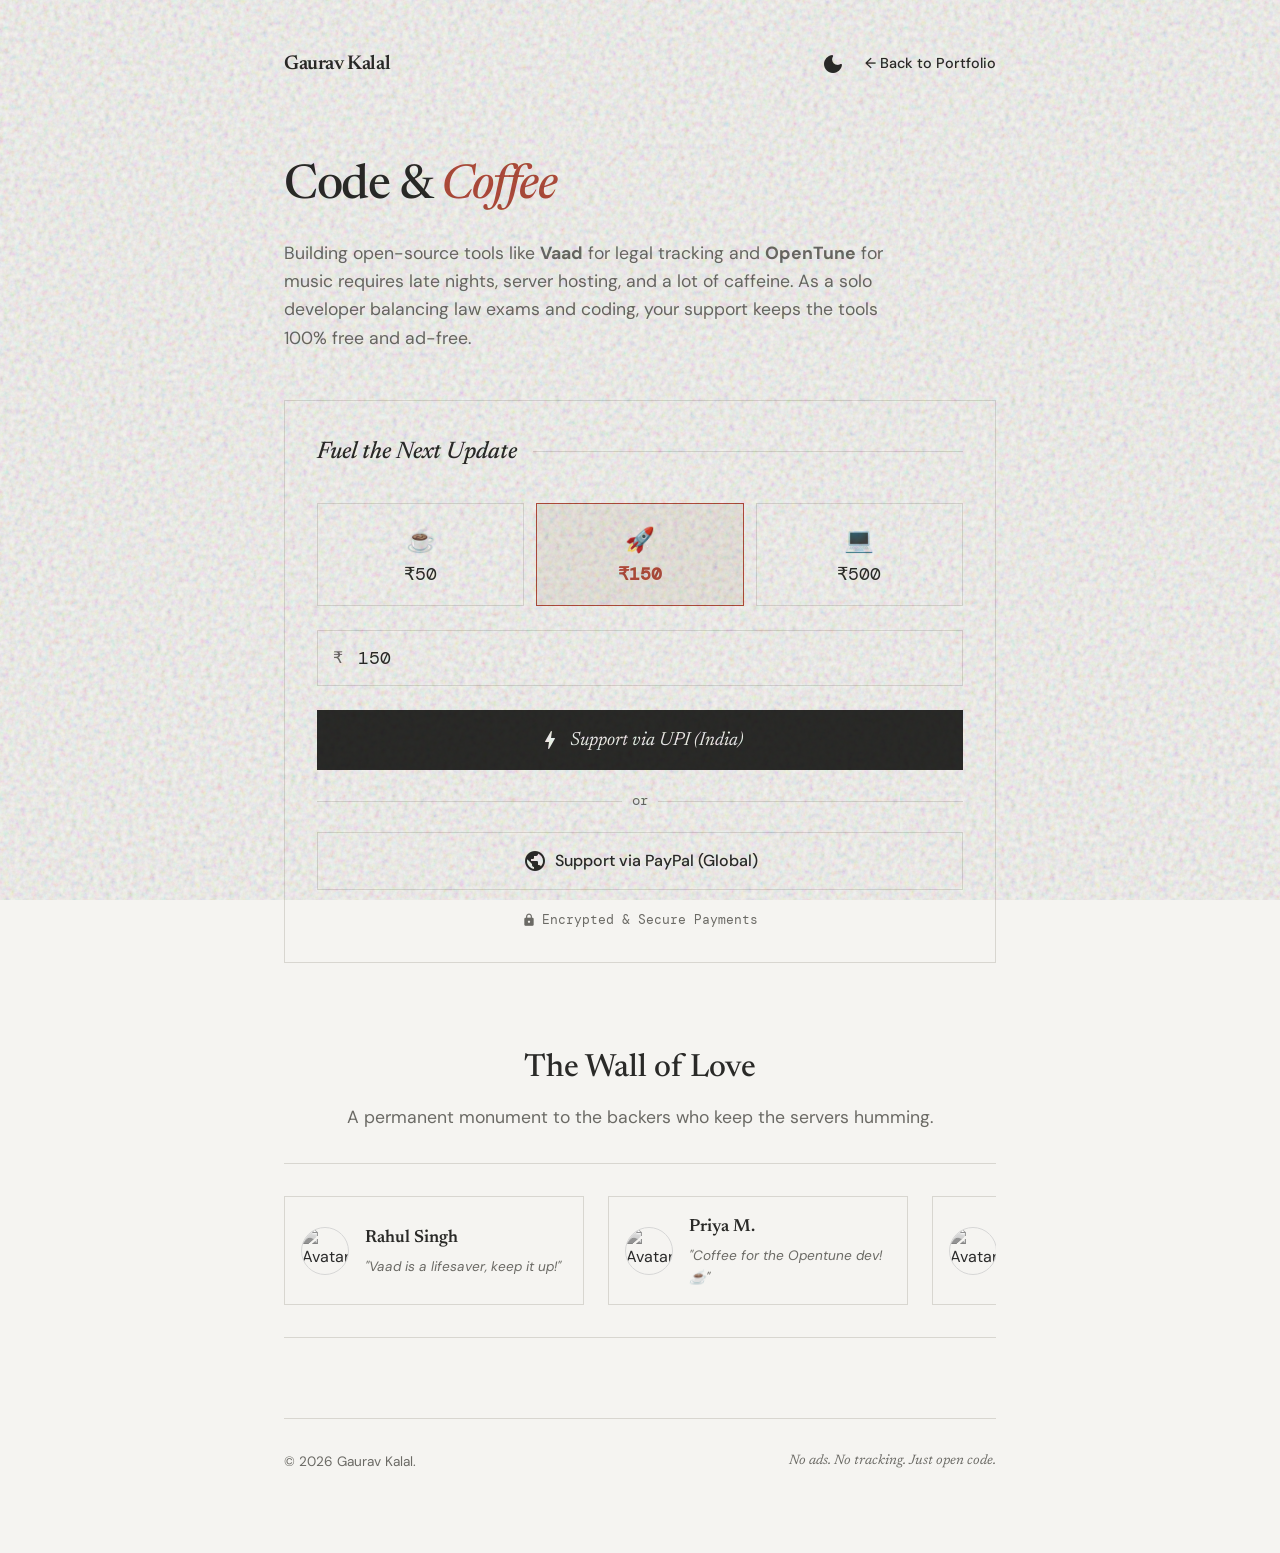
==== commit eda5dac5: "Update support.html" ====
--- a/support.html
+++ b/support.html
@@ -94,12 +94,48 @@
         }
         .btn-primary:hover { opacity: 0.9; }
 
+        .btn-secondary {
+            width: 100%;
+            background: transparent;
+            border: 1px solid var(--border);
+            color: var(--text-main);
+            padding: 16px;
+            cursor: pointer;
+            font-family: 'DM Sans', sans-serif;
+            font-size: 1rem;
+            font-weight: 500;
+            display: flex;
+            justify-content: center;
+            align-items: center;
+            gap: 8px;
+            transition: background 0.2s;
+        }
+        .btn-secondary:hover { background: var(--border); }
+
+        .divider {
+            display: flex;
+            align-items: center;
+            text-align: center;
+            color: var(--text-muted);
+            font-family: 'DM Mono', monospace;
+            font-size: 0.85rem;
+            margin: 20px 0;
+        }
+        .divider::before, .divider::after {
+            content: '';
+            flex: 1;
+            border-bottom: 1px solid var(--border);
+        }
+        .divider span {
+            padding: 0 10px;
+        }
+
         .security-note {
             display: flex;
             justify-content: center;
             align-items: center;
             gap: 6px;
-            margin-top: 16px;
+            margin-top: 20px;
             font-size: 0.8rem;
             color: var(--text-muted);
             font-family: 'DM Mono', monospace;
@@ -162,7 +198,7 @@
             height: 48px;
             border-radius: 50%;
             border: 1px solid var(--border);
-            filter: grayscale(100%); /* Fits the editorial theme */
+            filter: grayscale(100%); 
         }
 
         .backer-info h4 {
@@ -245,19 +281,6 @@
             gap: 12px;
             margin-top: 24px;
         }
-
-        .btn-secondary {
-            flex: 1;
-            background: transparent;
-            border: 1px solid var(--border);
-            color: var(--text-main);
-            padding: 14px;
-            cursor: pointer;
-            font-family: 'DM Sans', sans-serif;
-            font-size: 0.95rem;
-            font-weight: 500;
-        }
-        .btn-secondary:hover { background: var(--border); }
     </style>
 </head>
 <body>
@@ -307,14 +330,25 @@
                 <input type="number" id="customAmount" value="150" class="custom-input" placeholder="Custom Amount">
             </div>
 
-            <button onclick="processPayment()" class="btn-primary">
-                <span class="material-icons-round">bolt</span>
-                Send Support via UPI
-            </button>
+            <div class="payment-methods">
+                <button onclick="processPayment()" class="btn-primary">
+                    <span class="material-icons-round">bolt</span>
+                    Support via UPI (India)
+                </button>
+                
+                <div class="divider">
+                    <span>or</span>
+                </div>
+
+                <button onclick="processPayPal()" class="btn-secondary">
+                    <span class="material-icons-round">public</span>
+                    Support via PayPal (Global)
+                </button>
+            </div>
             
             <div class="security-note">
                 <span class="material-icons-round" style="font-size: 14px;">lock</span>
-                Encrypted via Native UPI
+                Encrypted & Secure Payments
             </div>
         </div>
     </section>
@@ -370,7 +404,7 @@
         <button onclick="closeModals()" class="close-btn"><span class="material-icons-round">close</span></button>
         <span class="material-icons-round" style="font-size: 3rem; color: var(--text-main); margin-bottom: 16px;">check_circle</span>
         <h3 class="modal-title">You're a Legend!</h3>
-        <p class="bio" style="font-size: 0.95rem; margin-bottom: 24px;">Your support means everything. Provide your UTR number and a message to claim your brick on the wall.</p>
+        <p class="bio" style="font-size: 0.95rem; margin-bottom: 24px;">Your support means everything. Provide your transaction details and a message to claim your brick on the wall.</p>
         
         <a href="https://forms.gle/7XbQynseoybTtQaF9" target="_blank" onclick="closeModals()" class="btn-primary" style="text-decoration: none;">
             Claim Your Brick <span class="material-icons-round" style="font-size: 18px;">edit_document</span>
@@ -403,6 +437,7 @@
     // --- Payment Routing Engine ---
     const UPI_ID = "7339992788@upi"; 
     const PAYEE_NAME = "Code And Coffee"; 
+    const PAYPAL_LINK = "https://paypal.me/GKalal163";
 
     function setAmount(amt, btnElement) {
         document.getElementById('customAmount').value = amt;
@@ -430,6 +465,23 @@
             document.getElementById('qrCodeImage').src = qrApiUrl;
             document.getElementById('desktopModal').classList.add('active');
         }
+    }
+
+    function processPayPal() {
+        const amount = document.getElementById('customAmount').value;
+        if(!amount || amount < 10) {
+            alert("Please enter a valid amount (Minimum ₹10).");
+            return;
+        }
+        
+        // Open PayPal me link with the specified amount appended
+        const paypalUrl = `${PAYPAL_LINK}/${amount}`;
+        window.open(paypalUrl, '_blank');
+        
+        // Give them a moment to complete the transaction, then show the claim form
+        setTimeout(() => {
+            triggerVerificationStep();
+        }, 4000);
     }
 
     function showConfirmationStep() {
@@ -497,4 +549,4 @@
 </script>
 
 </body>
-    </html>
+</html>
